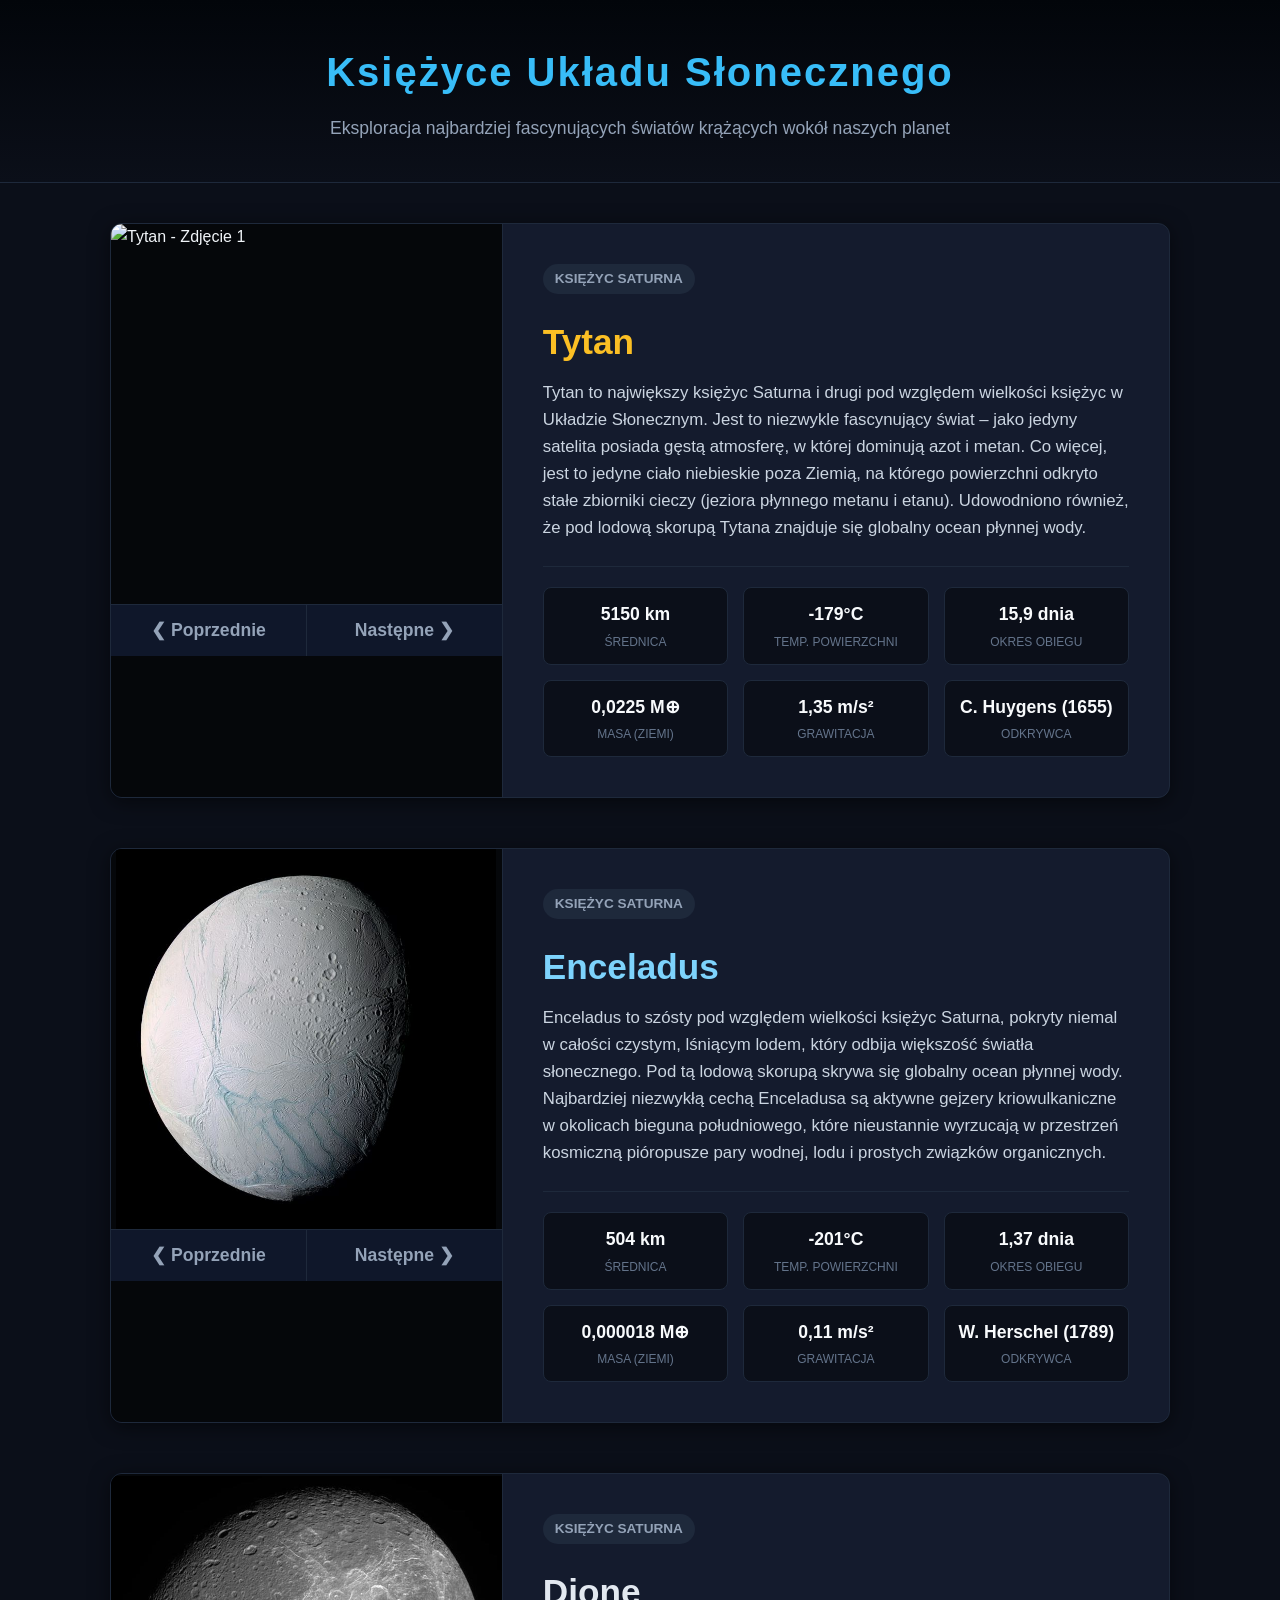
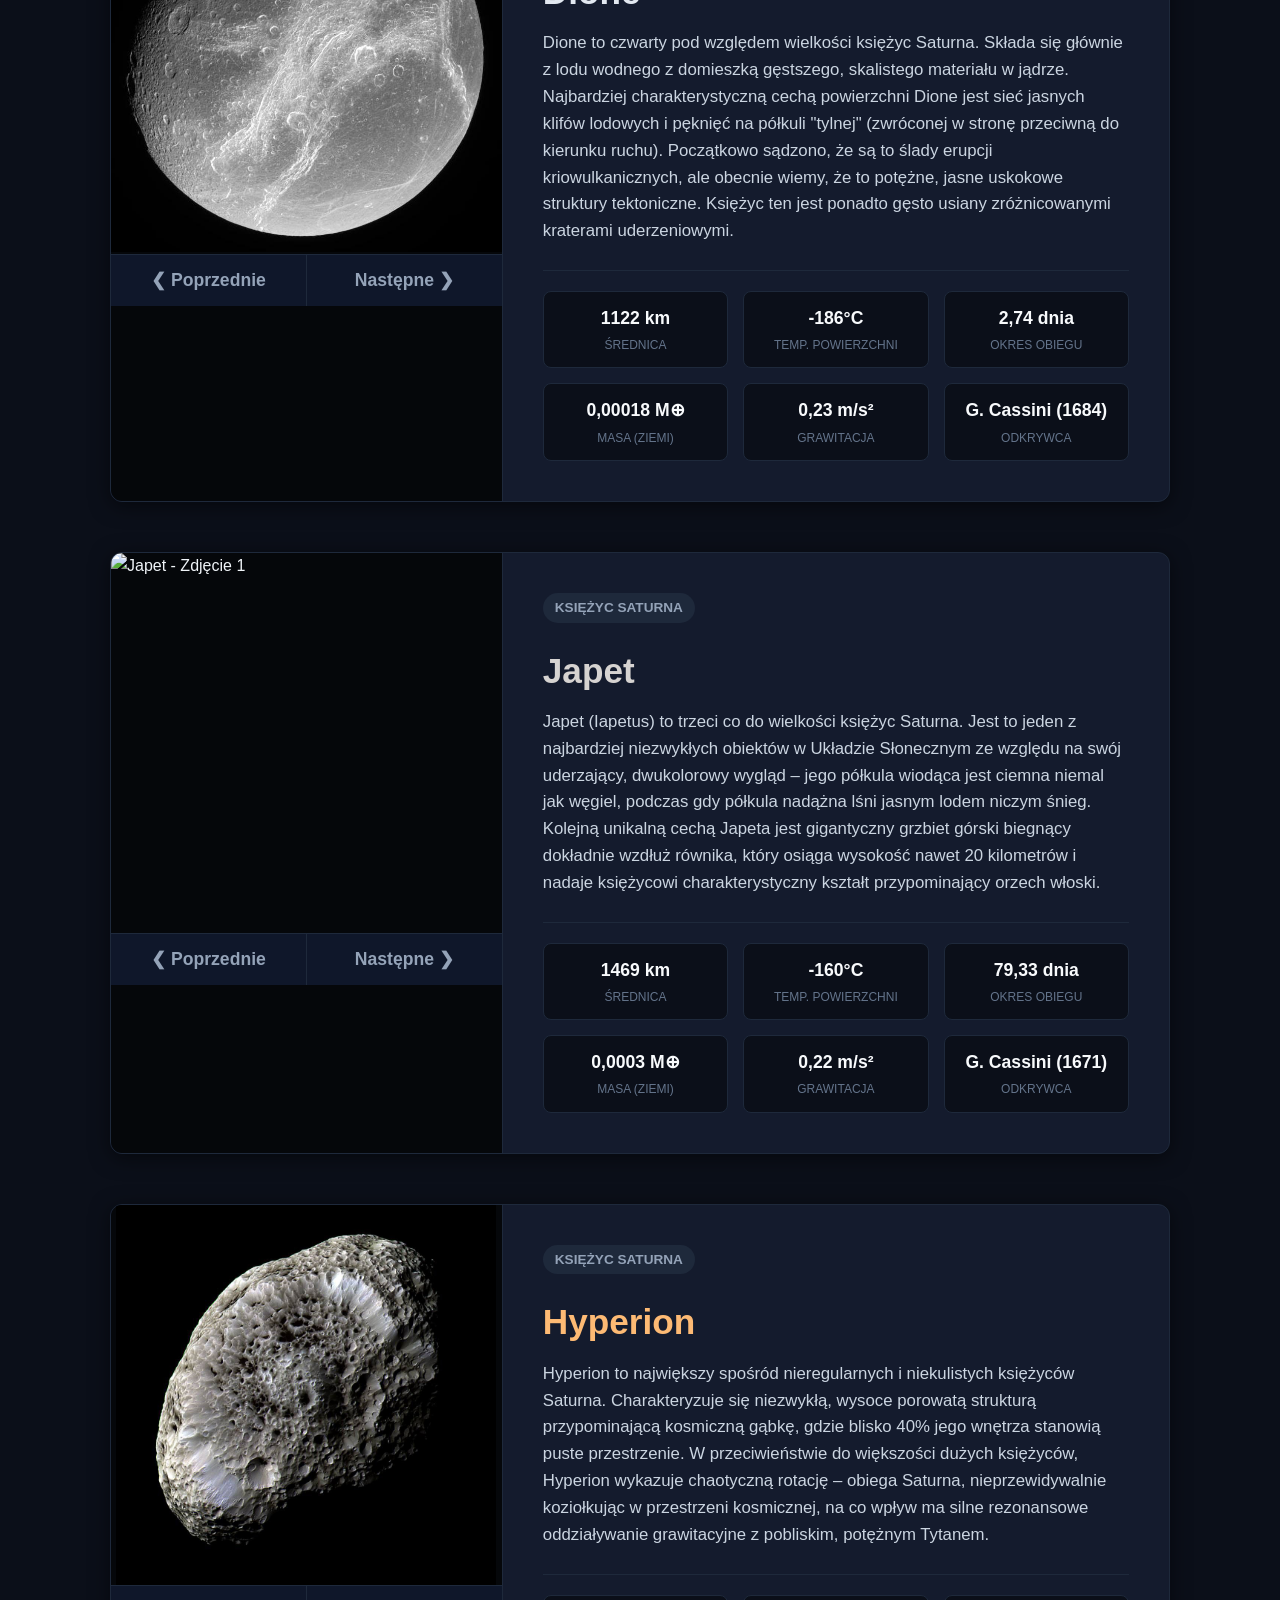
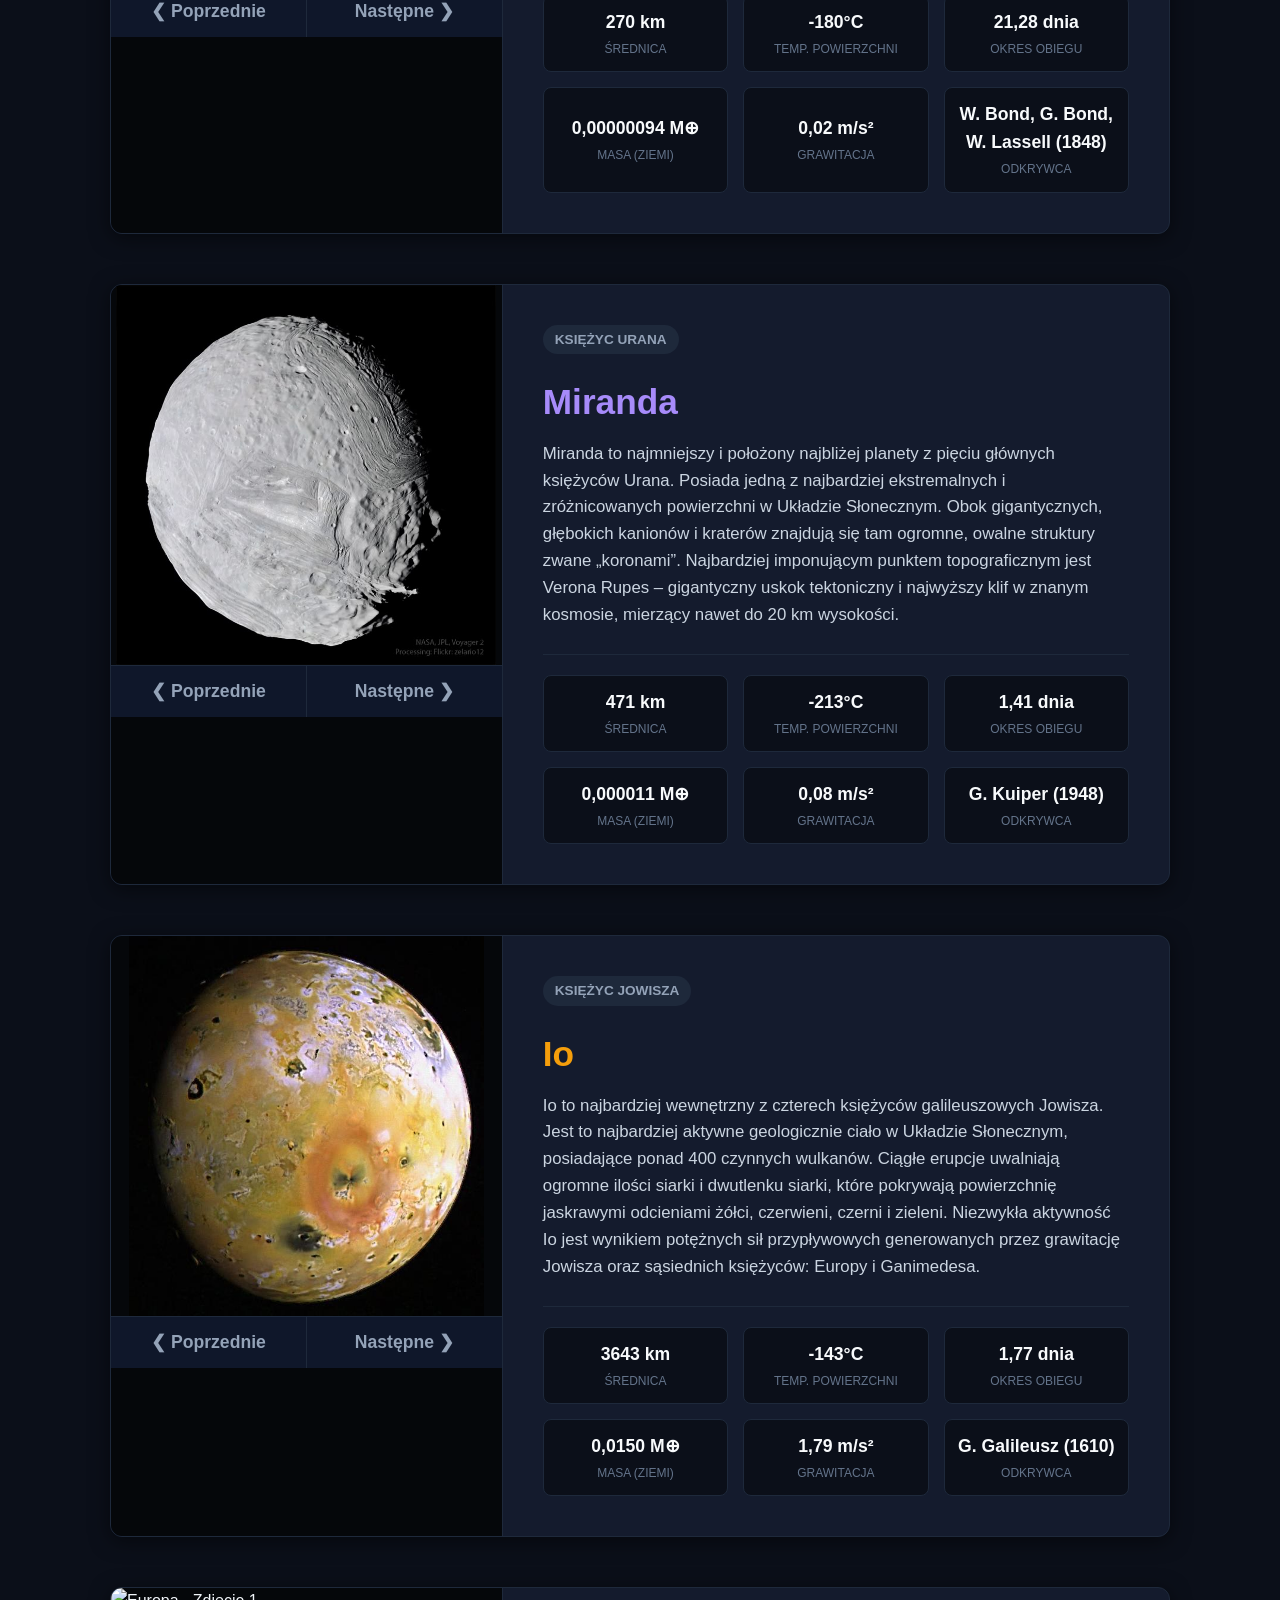
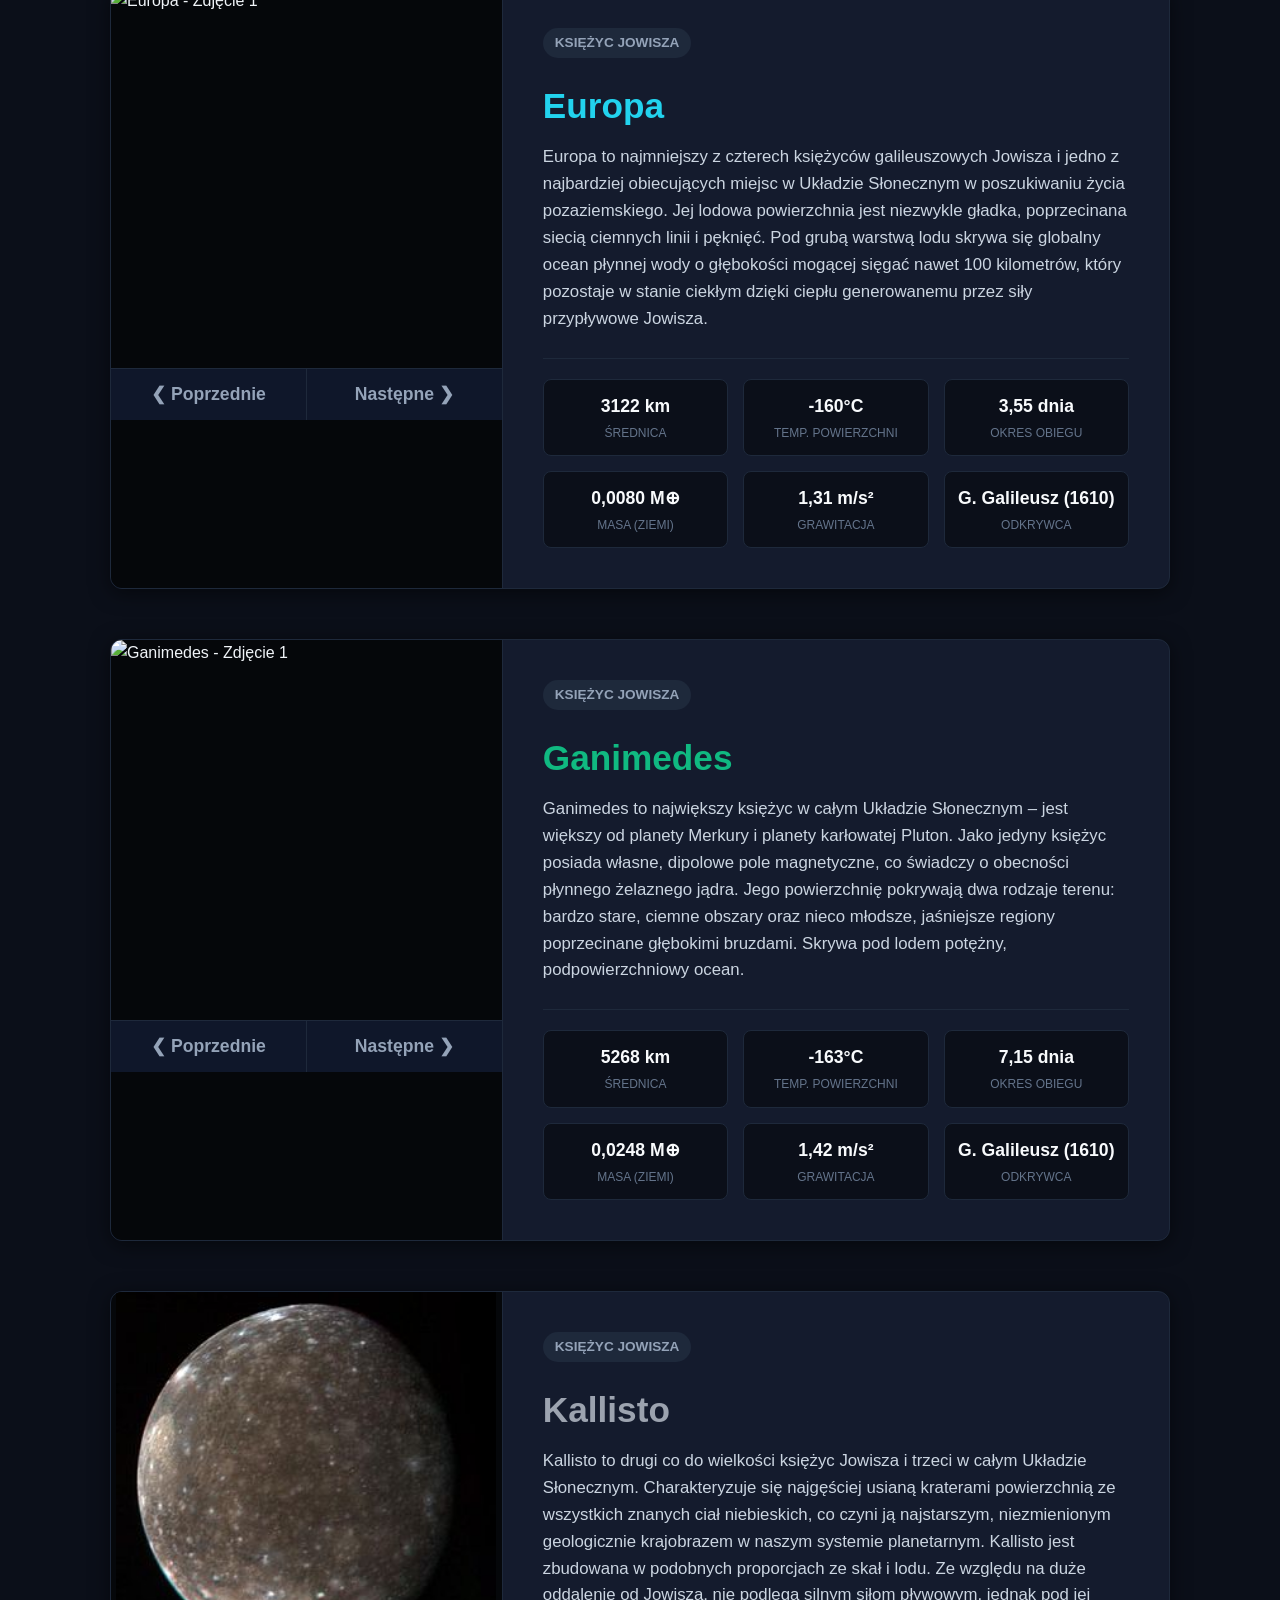
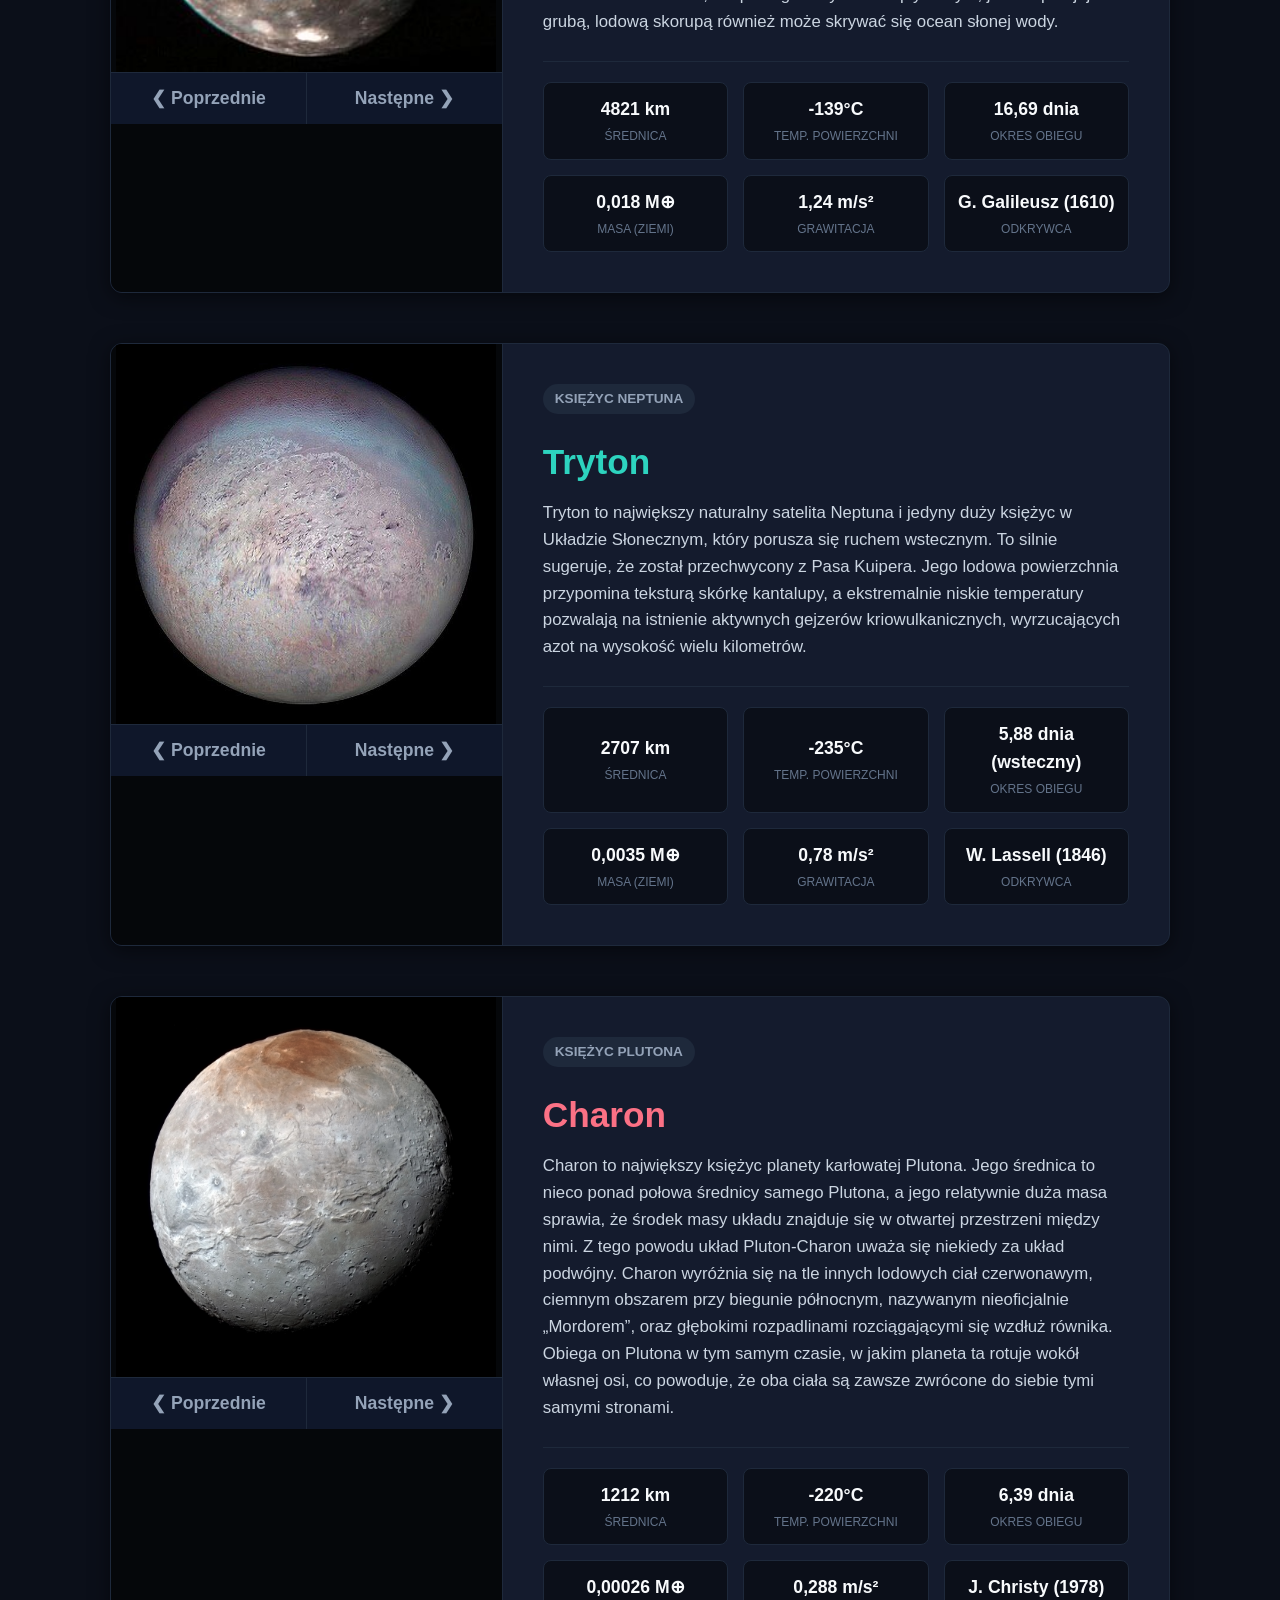
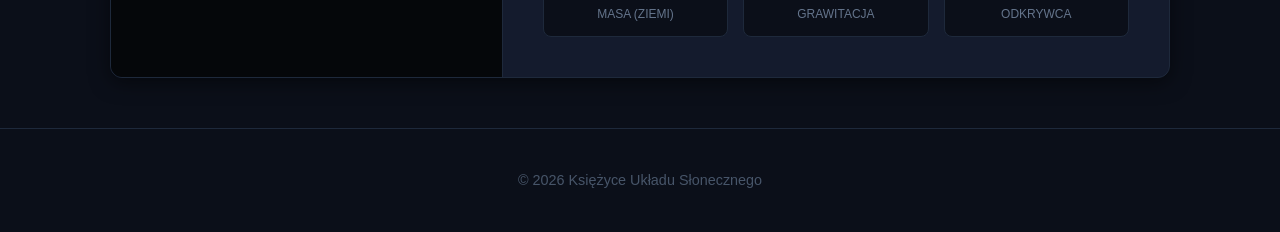
==== index.html @ 4f1e6c74 "Update index.html" ====
<!DOCTYPE html>
<html lang="pl">
<head>
    <meta charset="UTF-8">
    <meta name="viewport" content="width=device-width, initial-scale=1.0">
    <title>Księżyce Układu Słonecznego</title>
    <style>
        * {
            margin: 0;
            padding: 0;
            box-sizing: border-box;
        }

        body {
            font-family: 'Segoe UI', Tahoma, Geneva, Verdana, sans-serif;
            background-color: #0b0f19;
            color: #f0f4f8;
            line-height: 1.6;
        }

        header {
            background: linear-gradient(180deg, #02050a 0%, #0b0f19 100%);
            padding: 40px 20px;
            text-align: center;
            border-bottom: 1px solid #1e293b;
        }

        header h1 {
            font-size: 2.5rem;
            color: #38bdf8;
            letter-spacing: 2px;
            margin-bottom: 10px;
        }

        header p {
            color: #94a3b8;
            font-size: 1.1rem;
        }

        main {
            max-width: 1100px;
            margin: 40px auto;
            padding: 0 20px;
        }

        .moon-card {
            background-color: #141b2d;
            border-radius: 12px;
            overflow: hidden;
            box-shadow: 0 4px 20px rgba(0, 0, 0, 0.5);
            display: flex;
            flex-direction: column;
            margin-bottom: 50px;
            border: 1px solid #1e293b;
        }

        @media (min-width: 768px) {
            .moon-card {
                flex-direction: row;
            }
        }

        .moon-visual-wrapper {
            flex: 1;
            display: flex;
            flex-direction: column;
            background-color: #05070a;
            border-bottom: 1px solid #1e293b;
        }

        @media (min-width: 768px) {
            .moon-visual-wrapper {
                border-bottom: none;
                border-right: 1px solid #1e293b;
            }
        }

        .moon-visual {
            width: 100%;
            height: 380px;
            position: relative;
            overflow: hidden;
        }

        .slide-container {
            width: 100%;
            height: 100%;
            position: absolute;
            top: 0;
            left: 0;
            display: none;
        }

        .slide-container.active {
            display: flex;
            justify-content: center;
            align-items: center;
        }

        .slide-container img {
            width: 100%;
            height: 100%;
            object-fit: contain;
            display: block;
        }

        .slider-controls {
            display: flex;
            border-top: 1px solid #1e293b;
            background-color: #0f172a;
        }

        .slider-btn {
            flex: 1;
            background: none;
            border: none;
            color: #94a3b8;
            padding: 15px;
            font-size: 1.1rem;
            font-weight: bold;
            cursor: pointer;
            transition: transform 0.2s, background-color 0.2s, color 0.2s;
            user-select: none;
            display: flex;
            justify-content: center;
            align-items: center;
            gap: 8px;
        }

        .slider-btn:hover {
            background-color: #1e293b;
            color: #38bdf8;
        }

        .btn-prev {
            border-right: 1px solid #1e293b;
        }

        .moon-info {
            flex: 1.5;
            padding: 40px;
        }

        .moon-info h2 {
            font-size: 2.2rem;
            color: #fbbf24;
            margin-bottom: 10px;
        }

        /* Akcenty kolorystyczne nagłówków */
        .enceladus-card h2 { color: #7dd3fc; }
        .dione-card h2 { color: #e2e8f0; }
        .iapetus-card h2 { color: #d6d3d1; }
        .hyperion-card h2 { color: #fdba74; }
        .miranda-card h2 { color: #a78bfa; }
        .io-card h2 { color: #f59e0b; }
        .europa-card h2 { color: #22d3ee; }
        .ganymede-card h2 { color: #10b981; }
        .callisto-card h2 { color: #9ca3af; }
        .triton-card h2 { color: #2dd4bf; }
        .charon-card h2 { color: #fb7185; }

        .planet-tag {
            display: inline-block;
            background-color: #1e293b;
            color: #94a3b8;
            padding: 4px 12px;
            border-radius: 20px;
            font-size: 0.85rem;
            margin-bottom: 20px;
            font-weight: bold;
            text-transform: uppercase;
        }

        .moon-description {
            color: #cbd5e1;
            margin-bottom: 25px;
            font-size: 1.05rem;
        }

        .stats-grid {
            display: grid;
            grid-template-columns: repeat(2, 1fr);
            gap: 15px;
            border-top: 1px solid #1e293b;
            padding-top: 20px;
        }

        @media (min-width: 768px) {
            .stats-grid {
                grid-template-columns: repeat(3, 1fr);
            }
        }

        .stat-box {
            background-color: #0b0f19;
            padding: 12px;
            border-radius: 8px;
            text-align: center;
            border: 1px solid #1e293b;
            display: flex;
            flex-direction: column;
            justify-content: center;
        }

        .stat-value {
            display: block;
            font-size: 1.1rem;
            font-weight: bold;
            color: #f8fafc;
            word-wrap: break-word;
        }

        .stat-label {
            font-size: 0.75rem;
            color: #64748b;
            text-transform: uppercase;
            margin-top: 4px;
        }

        footer {
            text-align: center;
            padding: 40px;
            color: #475569;
            font-size: 0.9rem;
            border-top: 1px solid #1e293b;
        }
    </style>
</head>

<body>

    <header>
        <h1>Księżyce Układu Słonecznego</h1>
        <p>Eksploracja najbardziej fascynujących światów krążących wokół naszych planet</p>
    </header>

    <main>

        <section class="moon-card" id="titan-card">
            <div class="moon-visual-wrapper">
                <div class="moon-visual">
                    <div class="slide-container active"><img src="Saturns-moon-Titan-14.jpg" alt="Tytan - Zdjęcie 1"></div>
                    <div class="slide-container"><img src="PIA02145-1200w.jpg" alt="Tytan - Zdjęcie 2"></div>
                    <div class="slide-container"><img src="PIA07232.jpg" alt="Tytan - Zdjęcie 3"></div>
                    <div class="slide-container"><img src="PIA08119.jpg" alt="Tytan - Zdjęcie 4"></div>
                    <div class="slide-container"><img src="PIA21923_CassiniVIMSTitan_MAIN-1200w.jpg" alt="Tytan - Zdjęcie 5"></div>
                </div>
                <div class="slider-controls">
                    <button class="slider-btn btn-prev" onclick="moveSlide('titan-card', -1)">&#10094; Poprzednie</button>
                    <button class="slider-btn btn-next" onclick="moveSlide('titan-card', 1)">Następne &#10095;</button>
                </div>
            </div>
            <div class="moon-info">
                <span class="planet-tag">Księżyc Saturna</span>
                <h2>Tytan</h2>
                <p class="moon-description">
                    Tytan to największy księżyc Saturna i drugi pod względem wielkości księżyc w Układzie Słonecznym. Jest to niezwykle fascynujący świat – jako jedyny satelita posiada gęstą atmosferę, w której dominują azot i metan. Co więcej, jest to jedyne ciało niebieskie poza Ziemią, na którego powierzchni odkryto stałe zbiorniki cieczy (jeziora płynnego metanu i etanu). Udowodniono również, że pod lodową skorupą Tytana znajduje się globalny ocean płynnej wody.
                </p>
                <div class="stats-grid">
                    <div class="stat-box"><span class="stat-value">5150 km</span><span class="stat-label">Średnica</span></div>
                    <div class="stat-box"><span class="stat-value">-179°C</span><span class="stat-label">Temp. powierzchni</span></div>
                    <div class="stat-box"><span class="stat-value">15,9 dnia</span><span class="stat-label">Okres obiegu</span></div>
                    <div class="stat-box"><span class="stat-value">0,0225 M⊕</span><span class="stat-label">Masa (Ziemi)</span></div>
                    <div class="stat-box"><span class="stat-value">1,35 m/s²</span><span class="stat-label">Grawitacja</span></div>
                    <div class="stat-box"><span class="stat-value">C. Huygens (1655)</span><span class="stat-label">Odkrywca</span></div>
                </div>
            </div>
        </section>

        <section class="moon-card enceladus-card" id="enceladus-card">
            <div class="moon-visual-wrapper">
                <div class="moon-visual">
                    <div class="slide-container active"><img src="Enceladus (Moon) Facts.jpeg" alt="Enceladus - Zdjęcie 1"></div>
                    <div class="slide-container"><img src="N00165314.jpg" alt="Enceladus - Zdjęcie 2"></div>
                    <div class="slide-container"><img src="N00244792.jpg" alt="Enceladus - Zdjęcie 3"></div>
                    <div class="slide-container"><img src="NASA's Cassini spacecraft zoomed by Saturn's icy moon Enceladus on Oct_ 14, 2015, capturing this stunning image of the moon's north pole. Credits_ NASA_JPL-Caltech_Space Science Institute.jpg" alt="Enceladus - Zdjęcie 4"></div>
                    <div class="slide-container"><img src="PIA11133.jpg" alt="Enceladus - Zdjęcie 5"></div>
                </div>
                <div class="slider-controls">
                    <button class="slider-btn btn-prev" onclick="moveSlide('enceladus-card', -1)">&#10094; Poprzednie</button>
                    <button class="slider-btn btn-next" onclick="moveSlide('enceladus-card', 1)">Następne &#10095;</button>
                </div>
            </div>
            <div class="moon-info">
                <span class="planet-tag">Księżyc Saturna</span>
                <h2>Enceladus</h2>
                <p class="moon-description">
                    Enceladus to szósty pod względem wielkości księżyc Saturna, pokryty niemal w całości czystym, lśniącym lodem, który odbija większość światła słonecznego. Pod tą lodową skorupą skrywa się globalny ocean płynnej wody. Najbardziej niezwykłą cechą Enceladusa są aktywne gejzery kriowulkaniczne w okolicach bieguna południowego, które nieustannie wyrzucają w przestrzeń kosmiczną pióropusze pary wodnej, lodu i prostych związków organicznych.
                </p>
                <div class="stats-grid">
                    <div class="stat-box"><span class="stat-value">504 km</span><span class="stat-label">Średnica</span></div>
                    <div class="stat-box"><span class="stat-value">-201°C</span><span class="stat-label">Temp. powierzchni</span></div>
                    <div class="stat-box"><span class="stat-value">1,37 dnia</span><span class="stat-label">Okres obiegu</span></div>
                    <div class="stat-box"><span class="stat-value">0,000018 M⊕</span><span class="stat-label">Masa (Ziemi)</span></div>
                    <div class="stat-box"><span class="stat-value">0,11 m/s²</span><span class="stat-label">Grawitacja</span></div>
                    <div class="stat-box"><span class="stat-value">W. Herschel (1789)</span><span class="stat-label">Odkrywca</span></div>
                </div>
            </div>
        </section>

        <section class="moon-card dione-card" id="dione-card">
            <div class="moon-visual-wrapper">
                <div class="moon-visual">
                    <div class="slide-container active"><img src="Dione1.jfif" alt="Dione - Zdjęcie 1"></div>
                    <div class="slide-container"><img src="Dione2.jfif" alt="Dione - Zdjęcie 2"></div>
                    <div class="slide-container"><img src="Dione3.jfif" alt="Dione - Zdjęcie 3"></div>
                    <div class="slide-container"><img src="Dione4.jfif" alt="Dione - Zdjęcie 4"></div>
                    <div class="slide-container"><img src="Dione5.jfif" alt="Dione - Zdjęcie 5"></div>
                    <div class="slide-container"><img src="Dione6.jfif" alt="Dione - Zdjęcie 6"></div>
                    <div class="slide-container"><img src="Dione7.webp" alt="Dione - Zdjęcie 7"></div>
                    <div class="slide-container"><img src="Dione8.webp" alt="Dione - Zdjęcie 8"></div>
                    <div class="slide-container"><img src="Dione9.webp" alt="Dione - Zdjęcie 9"></div>
                </div>
                <div class="slider-controls">
                    <button class="slider-btn btn-prev" onclick="moveSlide('dione-card', -1)">&#10094; Poprzednie</button>
                    <button class="slider-btn btn-next" onclick="moveSlide('dione-card', 1)">Następne &#10095;</button>
                </div>
            </div>
            <div class="moon-info">
                <span class="planet-tag">Księżyc Saturna</span>
                <h2>Dione</h2>
                <p class="moon-description">
                    Dione to czwarty pod względem wielkości księżyc Saturna. Składa się głównie z lodu wodnego z domieszką gęstszego, skalistego materiału w jądrze. Najbardziej charakterystyczną cechą powierzchni Dione jest sieć jasnych klifów lodowych i pęknięć na półkuli "tylnej" (zwróconej w stronę przeciwną do kierunku ruchu). Początkowo sądzono, że są to ślady erupcji kriowulkanicznych, ale obecnie wiemy, że to potężne, jasne uskokowe struktury tektoniczne. Księżyc ten jest ponadto gęsto usiany zróżnicowanymi kraterami uderzeniowymi.
                </p>
                <div class="stats-grid">
                    <div class="stat-box"><span class="stat-value">1122 km</span><span class="stat-label">Średnica</span></div>
                    <div class="stat-box"><span class="stat-value">-186°C</span><span class="stat-label">Temp. powierzchni</span></div>
                    <div class="stat-box"><span class="stat-value">2,74 dnia</span><span class="stat-label">Okres obiegu</span></div>
                    <div class="stat-box"><span class="stat-value">0,00018 M⊕</span><span class="stat-label">Masa (Ziemi)</span></div>
                    <div class="stat-box"><span class="stat-value">0,23 m/s²</span><span class="stat-label">Grawitacja</span></div>
                    <div class="stat-box"><span class="stat-value">G. Cassini (1684)</span><span class="stat-label">Odkrywca</span></div>
                </div>
            </div>
        </section>

        <section class="moon-card iapetus-card" id="iapetus-card">
            <div class="moon-visual-wrapper">
                <div class="moon-visual">
                    <div class="slide-container active"><img src="Iapetus1.jfif" alt="Japet - Zdjęcie 1"></div>
                    <div class="slide-container"><img src="Iapetus2.jfif" alt="Japet - Zdjęcie 2"></div>
                    <div class="slide-container"><img src="Iapetus3.jfif" alt="Japet - Zdjęcie 3"></div>
                    <div class="slide-container"><img src="Iapetus4.jfif" alt="Japet - Zdjęcie 4"></div>
                    <div class="slide-container"><img src="Iapetus5.jfif" alt="Japet - Zdjęcie 5"></div>
                    <div class="slide-container"><img src="Iapetus6.jpg" alt="Japet - Zdjęcie 6"></div>
                    <div class="slide-container"><img src="Iapetus7.webp" alt="Japet - Zdjęcie 7"></div>
                    <div class="slide-container"><img src="Iapetus8.webp" alt="Japet - Zdjęcie 8"></div>
                    <div class="slide-container"><img src="Iapetus9.jpg" alt="Japet - Zdjęcie 9"></div>
                </div>
                <div class="slider-controls">
                    <button class="slider-btn btn-prev" onclick="moveSlide('iapetus-card', -1)">&#10094; Poprzednie</button>
                    <button class="slider-btn btn-next" onclick="moveSlide('iapetus-card', 1)">Następne &#10095;</button>
                </div>
            </div>
            <div class="moon-info">
                <span class="planet-tag">Księżyc Saturna</span>
                <h2>Japet</h2>
                <p class="moon-description">
                    Japet (Iapetus) to trzeci co do wielkości księżyc Saturna. Jest to jeden z najbardziej niezwykłych obiektów w Układzie Słonecznym ze względu na swój uderzający, dwukolorowy wygląd – jego półkula wiodąca jest ciemna niemal jak węgiel, podczas gdy półkula nadążna lśni jasnym lodem niczym śnieg. Kolejną unikalną cechą Japeta jest gigantyczny grzbiet górski biegnący dokładnie wzdłuż równika, który osiąga wysokość nawet 20 kilometrów i nadaje księżycowi charakterystyczny kształt przypominający orzech włoski.
                </p>
                <div class="stats-grid">
                    <div class="stat-box"><span class="stat-value">1469 km</span><span class="stat-label">Średnica</span></div>
                    <div class="stat-box"><span class="stat-value">-160°C</span><span class="stat-label">Temp. powierzchni</span></div>
                    <div class="stat-box"><span class="stat-value">79,33 dnia</span><span class="stat-label">Okres obiegu</span></div>
                    <div class="stat-box"><span class="stat-value">0,0003 M⊕</span><span class="stat-label">Masa (Ziemi)</span></div>
                    <div class="stat-box"><span class="stat-value">0,22 m/s²</span><span class="stat-label">Grawitacja</span></div>
                    <div class="stat-box"><span class="stat-value">G. Cassini (1671)</span><span class="stat-label">Odkrywca</span></div>
                </div>
            </div>
        </section>

        <section class="moon-card hyperion-card" id="hyperion-card">
            <div class="moon-visual-wrapper">
                <div class="moon-visual">
                    <div class="slide-container active"><img src="PIA07740.jpg" alt="Hyperion - Zdjęcie 1"></div>
                    <div class="slide-container"><img src="20160126_Hypermap01A.jpg" alt="Hyperion - Zdjęcie 2"></div>
                    <div class="slide-container"><img src="20160126_Hypermap01.jpg" alt="Hyperion - Zdjęcie 3"></div>
                    <div class="slide-container"><img src="imagescassini20150602pia17194-16.jpg" alt="Hyperion - Zdjęcie 4"></div>
                    <div class="slide-container"><img src="imagescassini20150602pia17193-16.jpg" alt="Hyperion - Zdjęcie 5"></div>
                    <div class="slide-container"><img src="N00040259.jpg" alt="Hyperion - Zdjęcie 6"></div>
                    <div class="slide-container"><img src="OIP.qCyTeKq086YEOSG5AGbGvwHaHa.png" alt="Hyperion - Zdjęcie 7"></div>
                </div>
                <div class="slider-controls">
                    <button class="slider-btn btn-prev" onclick="moveSlide('hyperion-card', -1)">&#10094; Poprzednie</button>
                    <button class="slider-btn btn-next" onclick="moveSlide('hyperion-card', 1)">Następne &#10095;</button>
                </div>
            </div>
            <div class="moon-info">
                <span class="planet-tag">Księżyc Saturna</span>
                <h2>Hyperion</h2>
                <p class="moon-description">
                    Hyperion to największy spośród nieregularnych i niekulistych księżyców Saturna. Charakteryzuje się niezwykłą, wysoce porowatą strukturą przypominającą kosmiczną gąbkę, gdzie blisko 40% jego wnętrza stanowią puste przestrzenie. W przeciwieństwie do większości dużych księżyców, Hyperion wykazuje chaotyczną rotację – obiega Saturna, nieprzewidywalnie koziołkując w przestrzeni kosmicznej, na co wpływ ma silne rezonansowe oddziaływanie grawitacyjne z pobliskim, potężnym Tytanem.
                </p>
                <div class="stats-grid">
                    <div class="stat-box"><span class="stat-value">270 km</span><span class="stat-label">Średnica</span></div>
                    <div class="stat-box"><span class="stat-value">-180°C</span><span class="stat-label">Temp. powierzchni</span></div>
                    <div class="stat-box"><span class="stat-value">21,28 dnia</span><span class="stat-label">Okres obiegu</span></div>
                    <div class="stat-box"><span class="stat-value">0,00000094 M⊕</span><span class="stat-label">Masa (Ziemi)</span></div>
                    <div class="stat-box"><span class="stat-value">0,02 m/s²</span><span class="stat-label">Grawitacja</span></div>
                    <div class="stat-box"><span class="stat-value">W. Bond, G. Bond, W. Lassell (1848)</span><span class="stat-label">Odkrywca</span></div>
                </div>
            </div>
        </section>

        <section class="moon-card miranda-card" id="miranda-card">
            <div class="moon-visual-wrapper">
                <div class="moon-visual">
                    <div class="slide-container active"><img src="5cff89f4-7b31-4742-a68a-b8c3bea4c833.jpeg" alt="Miranda - Zdjęcie 1"></div>
                    <div class="slide-container"><img src="miranda.jpg" alt="Miranda - Zdjęcie 2"></div>
                    <div class="slide-container"><img src="Miranda.jpeg" alt="Miranda - Zdjęcie 3"></div>
                    <div class="slide-container"><img src="PIA00140.jpg" alt="Miranda - Zdjęcie 4"></div>
                    <div class="slide-container"><img src="20241028-Miranda-Voyager2.jpg" alt="Miranda - Zdjęcie 5"></div>
                    <div class="slide-container"><img src="jpegPIA01490.jpg" alt="Miranda - Zdjęcie 6"></div>
                    <div class="slide-container"><img src="020520_miranda2.jpg" alt="Miranda - Zdjęcie 7"></div>
                </div>
                <div class="slider-controls">
                    <button class="slider-btn btn-prev" onclick="moveSlide('miranda-card', -1)">&#10094; Poprzednie</button>
                    <button class="slider-btn btn-next" onclick="moveSlide('miranda-card', 1)">Następne &#10095;</button>
                </div>
            </div>
            <div class="moon-info">
                <span class="planet-tag">Księżyc Urana</span>
                <h2>Miranda</h2>
                <p class="moon-description">
                    Miranda to najmniejszy i położony najbliżej planety z pięciu głównych księżyców Urana. Posiada jedną z najbardziej ekstremalnych i zróżnicowanych powierzchni w Układzie Słonecznym. Obok gigantycznych, głębokich kanionów i kraterów znajdują się tam ogromne, owalne struktury zwane „koronami”. Najbardziej imponującym punktem topograficznym jest Verona Rupes – gigantyczny uskok tektoniczny i najwyższy klif w znanym kosmosie, mierzący nawet do 20 km wysokości.
                </p>
                <div class="stats-grid">
                    <div class="stat-box"><span class="stat-value">471 km</span><span class="stat-label">Średnica</span></div>
                    <div class="stat-box"><span class="stat-value">-213°C</span><span class="stat-label">Temp. powierzchni</span></div>
                    <div class="stat-box"><span class="stat-value">1,41 dnia</span><span class="stat-label">Okres obiegu</span></div>
                    <div class="stat-box"><span class="stat-value">0,000011 M⊕</span><span class="stat-label">Masa (Ziemi)</span></div>
                    <div class="stat-box"><span class="stat-value">0,08 m/s²</span><span class="stat-label">Grawitacja</span></div>
                    <div class="stat-box"><span class="stat-value">G. Kuiper (1948)</span><span class="stat-label">Odkrywca</span></div>
                </div>
            </div>
        </section>

        <section class="moon-card io-card" id="io-card">
            <div class="moon-visual-wrapper">
                <div class="moon-visual">
                    <div class="slide-container active"><img src="PIA00738~orig.jpg" alt="Io - Zdjęcie 1"></div>
                    <div class="slide-container"><img src="PIA01223~orig.jpg" alt="Io - Zdjęcie 2"></div>
                    <div class="slide-container"><img src="PIA01626~orig.jpg" alt="Io - Zdjęcie 3"></div>
                    <div class="slide-container"><img src="PIA02550~orig.jpg" alt="Io - Zdjęcie 4"></div>
                    <div class="slide-container"><img src="PIA02599~orig.jpg" alt="Io - Zdjęcie 5"></div>
                    <div class="slide-container"><img src="PIA01106~orig.jpg" alt="Io - Zdjęcie 6"></div>
                </div>
                <div class="slider-controls">
                    <button class="slider-btn btn-prev" onclick="moveSlide('io-card', -1)">&#10094; Poprzednie</button>
                    <button class="slider-btn btn-next" onclick="moveSlide('io-card', 1)">Następne &#10095;</button>
                </div>
            </div>
            <div class="moon-info">
                <span class="planet-tag">Księżyc Jowisza</span>
                <h2>Io</h2>
                <p class="moon-description">
                    Io to najbardziej wewnętrzny z czterech księżyców galileuszowych Jowisza. Jest to najbardziej aktywne geologicznie ciało w Układzie Słonecznym, posiadające ponad 400 czynnych wulkanów. Ciągłe erupcje uwalniają ogromne ilości siarki i dwutlenku siarki, które pokrywają powierzchnię jaskrawymi odcieniami żółci, czerwieni, czerni i zieleni. Niezwykła aktywność Io jest wynikiem potężnych sił przypływowych generowanych przez grawitację Jowisza oraz sąsiednich księżyców: Europy i Ganimedesa.
                </p>
                <div class="stats-grid">
                    <div class="stat-box"><span class="stat-value">3643 km</span><span class="stat-label">Średnica</span></div>
                    <div class="stat-box"><span class="stat-value">-143°C</span><span class="stat-label">Temp. powierzchni</span></div>
                    <div class="stat-box"><span class="stat-value">1,77 dnia</span><span class="stat-label">Okres obiegu</span></div>
                    <div class="stat-box"><span class="stat-value">0,0150 M⊕</span><span class="stat-label">Masa (Ziemi)</span></div>
                    <div class="stat-box"><span class="stat-value">1,79 m/s²</span><span class="stat-label">Grawitacja</span></div>
                    <div class="stat-box"><span class="stat-value">G. Galileusz (1610)</span><span class="stat-label">Odkrywca</span></div>
                </div>
            </div>
        </section>

        <section class="moon-card europa-card" id="europa-card" onclick="window.location.href='europa.html'" style="cursor: pointer;">

            <div class="moon-visual-wrapper">
                <div class="moon-visual">
                    <div class="slide-container active"><img src="europa-full.en.jpg" alt="Europa - Zdjęcie 1"></div>
                    <div class="slide-container"><img src="4965690752_066be059b7_h.jpg" alt="Europa - Zdjęcie 2"></div>
                    <div class="slide-container"><img src="Close-up Images of Jupiter's Frozen Ocean Moon_.jpeg" alt="Europa - Zdjęcie 3"></div>
                    <div class="slide-container"><img src="Europa (2).jpeg" alt="Europa - Zdjęcie 4"></div>
                    <div class="slide-container"><img src="Europa (1).jpeg" alt="Europa - Zdjęcie 5"></div>
                    <div class="slide-container"><img src="Europa.jpeg" alt="Europa - Zdjęcie 6"></div>
                    <div class="slide-container"><img src="Jupiter and its moon Europe.jpeg" alt="Europa - Zdjęcie 7"></div>
                    <div class="slide-container"><img src="pia25695-nasas-juno-mission-captures-images-of-europa.jpg" alt="Europa - Zdjęcie 8"></div>
                </div>
                <div class="slider-controls">
                    <button class="slider-btn btn-prev" onclick="moveSlide('europa-card', -1)">&#10094; Poprzednie</button>
                    <button class="slider-btn btn-next" onclick="moveSlide('europa-card', 1)">Następne &#10095;</button>
                </div>
            </div>
            <div class="moon-info">
                <span class="planet-tag">Księżyc Jowisza</span>
                <h2>Europa</h2>
                <p class="moon-description">
                    Europa to najmniejszy z czterech księżyców galileuszowych Jowisza i jedno z najbardziej obiecujących miejsc w Układzie Słonecznym w poszukiwaniu życia pozaziemskiego. Jej lodowa powierzchnia jest niezwykle gładka, poprzecinana siecią ciemnych linii i pęknięć. Pod grubą warstwą lodu skrywa się globalny ocean płynnej wody o głębokości mogącej sięgać nawet 100 kilometrów, który pozostaje w stanie ciekłym dzięki ciepłu generowanemu przez siły przypływowe Jowisza.
                </p>
                <div class="stats-grid">
                    <div class="stat-box"><span class="stat-value">3122 km</span><span class="stat-label">Średnica</span></div>
                    <div class="stat-box"><span class="stat-value">-160°C</span><span class="stat-label">Temp. powierzchni</span></div>
                    <div class="stat-box"><span class="stat-value">3,55 dnia</span><span class="stat-label">Okres obiegu</span></div>
                    <div class="stat-box"><span class="stat-value">0,0080 M⊕</span><span class="stat-label">Masa (Ziemi)</span></div>
                    <div class="stat-box"><span class="stat-value">1,31 m/s²</span><span class="stat-label">Grawitacja</span></div>
                    <div class="stat-box"><span class="stat-value">G. Galileusz (1610)</span><span class="stat-label">Odkrywca</span></div>
                </div>
            </div>
        </section>

        <section class="moon-card ganymede-card" id="ganymede-card">
            <div class="moon-visual-wrapper">
                <div class="moon-visual">
                    <div class="slide-container active"><img src="ganymede.webp" alt="Ganimedes - Zdjęcie 1"></div>
                    <div class="slide-container"><img src="PIA00716.jpg" alt="Ganimedes - Zdjęcie 2"></div>
                    <div class="slide-container"><img src="e1_-_pia24682_-_juno_ganymede_sru_-_darkside.png" alt="Ganimedes - Zdjęcie 3"></div>
                    <div class="slide-container"><img src="pia24681-1041.jpg" alt="Ganimedes - Zdjęcie 4"></div>
                    <div class="slide-container"><img src="PIA02278.jpg" alt="Ganimedes - Zdjęcie 5"></div>
                    <div class="slide-container"><img src="PIA02282.jpg" alt="Ganimedes - Zdjęcie 6"></div>
                    <div class="slide-container"><img src="PIA02233.jpg" alt="Ganimedes - Zdjęcie 7"></div>
                    <div class="slide-container"><img src="PIA00580.jpg" alt="Ganimedes - Zdjęcie 8"></div>
                </div>
                <div class="slider-controls">
                    <button class="slider-btn btn-prev" onclick="moveSlide('ganymede-card', -1)">&#10094; Poprzednie</button>
                    <button class="slider-btn btn-next" onclick="moveSlide('ganymede-card', 1)">Następne &#10095;</button>
                </div>
            </div>
            <div class="moon-info">
                <span class="planet-tag">Księżyc Jowisza</span>
                <h2>Ganimedes</h2>
                <p class="moon-description">
                    Ganimedes to największy księżyc w całym Układzie Słonecznym – jest większy od planety Merkury i planety karłowatej Pluton. Jako jedyny księżyc posiada własne, dipolowe pole magnetyczne, co świadczy o obecności płynnego żelaznego jądra. Jego powierzchnię pokrywają dwa rodzaje terenu: bardzo stare, ciemne obszary oraz nieco młodsze, jaśniejsze regiony poprzecinane głębokimi bruzdami. Skrywa pod lodem potężny, podpowierzchniowy ocean.
                </p>
                <div class="stats-grid">
                    <div class="stat-box"><span class="stat-value">5268 km</span><span class="stat-label">Średnica</span></div>
                    <div class="stat-box"><span class="stat-value">-163°C</span><span class="stat-label">Temp. powierzchni</span></div>
                    <div class="stat-box"><span class="stat-value">7,15 dnia</span><span class="stat-label">Okres obiegu</span></div>
                    <div class="stat-box"><span class="stat-value">0,0248 M⊕</span><span class="stat-label">Masa (Ziemi)</span></div>
                    <div class="stat-box"><span class="stat-value">1,42 m/s²</span><span class="stat-label">Grawitacja</span></div>
                    <div class="stat-box"><span class="stat-value">G. Galileusz (1610)</span><span class="stat-label">Odkrywca</span></div>
                </div>
            </div>
        </section>

        <section class="moon-card callisto-card" id="callisto-card">
            <div class="moon-visual-wrapper">
                <div class="moon-visual">
                    <div class="slide-container active"><img src="Callisto0.jpg" alt="Kallisto - Zdjęcie 1"></div>
                    <div class="slide-container"><img src="Callisto1.jpg" alt="Kallisto - Zdjęcie 7"></div>
                    <div class="slide-container"><img src="Callisto1.jpeg" alt="Kallisto - Zdjęcie 7"></div>
                    <div class="slide-container"><img src="Callisto2.jfif" alt="Kallisto - Zdjęcie 2"></div>
                    <div class="slide-container"><img src="Callisto3.jfif" alt="Kallisto - Zdjęcie 3"></div>
                    <div class="slide-container"><img src="Callisto4.jfif" alt="Kallisto - Zdjęcie 4"></div>
                    <div class="slide-container"><img src="Callisto5.jfif" alt="Kallisto - Zdjęcie 5"></div>
                    <div class="slide-container"><img src="Callisto6.jfif" alt="Kallisto - Zdjęcie 6"></div>
                    <div class="slide-container"><img src="Callisto7.jpg" alt="Kallisto - Zdjęcie 7"></div>
                    <div class="slide-container"><img src="Callisto8.jpg" alt="Kallisto - Zdjęcie 8"></div>
                </div>
                <div class="slider-controls">
                    <button class="slider-btn btn-prev" onclick="moveSlide('callisto-card', -1)">&#10094; Poprzednie</button>
                    <button class="slider-btn btn-next" onclick="moveSlide('callisto-card', 1)">Następne &#10095;</button>
                </div>
            </div>
            <div class="moon-info">
                <span class="planet-tag">Księżyc Jowisza</span>
                <h2>Kallisto</h2>
                <p class="moon-description">
                    Kallisto to drugi co do wielkości księżyc Jowisza i trzeci w całym Układzie Słonecznym. Charakteryzuje się najgęściej usianą kraterami powierzchnią ze wszystkich znanych ciał niebieskich, co czyni ją najstarszym, niezmienionym geologicznie krajobrazem w naszym systemie planetarnym. Kallisto jest zbudowana w podobnych proporcjach ze skał i lodu. Ze względu na duże oddalenie od Jowisza, nie podlega silnym siłom pływowym, jednak pod jej grubą, lodową skorupą również może skrywać się ocean słonej wody.
                </p>
                <div class="stats-grid">
                    <div class="stat-box"><span class="stat-value">4821 km</span><span class="stat-label">Średnica</span></div>
                    <div class="stat-box"><span class="stat-value">-139°C</span><span class="stat-label">Temp. powierzchni</span></div>
                    <div class="stat-box"><span class="stat-value">16,69 dnia</span><span class="stat-label">Okres obiegu</span></div>
                    <div class="stat-box"><span class="stat-value">0,018 M⊕</span><span class="stat-label">Masa (Ziemi)</span></div>
                    <div class="stat-box"><span class="stat-value">1,24 m/s²</span><span class="stat-label">Grawitacja</span></div>
                    <div class="stat-box"><span class="stat-value">G. Galileusz (1610)</span><span class="stat-label">Odkrywca</span></div>
                </div>
            </div>
        </section>

        <section class="moon-card triton-card" id="triton-card">
            <div class="moon-visual-wrapper">
                <div class="moon-visual">
                    <div class="slide-container active"><img src="Triton (maan) - Wikipedia.jpeg" alt="Tryton - Zdjęcie 1"></div>
                    <div class="slide-container"><img src="Triton.jpeg" alt="Tryton - Zdjęcie 2"></div>
                    <div class="slide-container"><img src="50 Interesting Solar System Facts Scientists Have_.jpeg" alt="Tryton - Zdjęcie 3"></div>
                    <div class="slide-container"><img src="PIA12184.jpg" alt="Tryton - Zdjęcie 4"></div>
                    <div class="slide-container"><img src="PIA02208.jpg" alt="Tryton - Zdjęcie 5"></div>
                </div>
                <div class="slider-controls">
                    <button class="slider-btn btn-prev" onclick="moveSlide('triton-card', -1)">&#10094; Poprzednie</button>
                    <button class="slider-btn btn-next" onclick="moveSlide('triton-card', 1)">Następne &#10095;</button>
                </div>
            </div>
            <div class="moon-info">
                <span class="planet-tag">Księżyc Neptuna</span>
                <h2>Tryton</h2>
                <p class="moon-description">
                    Tryton to największy naturalny satelita Neptuna i jedyny duży księżyc w Układzie Słonecznym, który porusza się ruchem wstecznym. To silnie sugeruje, że został przechwycony z Pasa Kuipera. Jego lodowa powierzchnia przypomina teksturą skórkę kantalupy, a ekstremalnie niskie temperatury pozwalają na istnienie aktywnych gejzerów kriowulkanicznych, wyrzucających azot na wysokość wielu kilometrów.
                </p>
                <div class="stats-grid">
                    <div class="stat-box"><span class="stat-value">2707 km</span><span class="stat-label">Średnica</span></div>
                    <div class="stat-box"><span class="stat-value">-235°C</span><span class="stat-label">Temp. powierzchni</span></div>
                    <div class="stat-box"><span class="stat-value">5,88 dnia (wsteczny)</span><span class="stat-label">Okres obiegu</span></div>
                    <div class="stat-box"><span class="stat-value">0,0035 M⊕</span><span class="stat-label">Masa (Ziemi)</span></div>
                    <div class="stat-box"><span class="stat-value">0,78 m/s²</span><span class="stat-label">Grawitacja</span></div>
                    <div class="stat-box"><span class="stat-value">W. Lassell (1846)</span><span class="stat-label">Odkrywca</span></div>
                </div>
            </div>
        </section>

        <section class="moon-card charon-card" id="charon-card">
            <div class="moon-visual-wrapper">
                <div class="moon-visual">
                    <div class="slide-container active"><img src="Charon-Neutral-Bright-Release.jpg" alt="Charon - Zdjęcie 1"></div>
                    <div class="slide-container"><img src="Charon-released-10-9-2015-New-Horizons-2-e1444566526801.jpg" alt="Charon - Zdjęcie 2"></div>
                    <div class="slide-container"><img src="Charon-released-10-9-2015-New-Horizons-7.jpg" alt="Charon - Zdjęcie 3"></div>
                    <div class="slide-container"><img src="Charon-released-10-9-2015-New-Horizons-3-e1444566599175.jpg" alt="Charon - Zdjęcie 4"></div>
                    <div class="slide-container"><img src="Charon-released-10-9-2015-New-Horizons-5-e1444566580116.jpg" alt="Charon - Zdjęcie 5"></div>
                    <div class="slide-container"><img src="Charon-released-10-9-2015-New-Horizons-4-e1444566589295.jpg" alt="Charon - Zdjęcie 6"></div>
                    <div class="slide-container"><img src="Charon-released-10-9-2015-New-Horizons-6.jpg" alt="Charon - Zdjęcie 7"></div>
                    <div class="slide-container"><img src="OIP.dJsj0yeueuB57AOHxf9glAHaJt.png" alt="Charon - Zdjęcie 8"></div>
                </div>
                <div class="slider-controls">
                    <button class="slider-btn btn-prev" onclick="moveSlide('charon-card', -1)">&#10094; Poprzednie</button>
                    <button class="slider-btn btn-next" onclick="moveSlide('charon-card', 1)">Następne &#10095;</button>
                </div>
            </div>
            <div class="moon-info">
                <span class="planet-tag">Księżyc Plutona</span>
                <h2>Charon</h2>
                <p class="moon-description">
                    Charon to największy księżyc planety karłowatej Plutona. Jego średnica to nieco ponad połowa średnicy samego Plutona, a jego relatywnie duża masa sprawia, że środek masy układu znajduje się w otwartej przestrzeni między nimi. Z tego powodu układ Pluton-Charon uważa się niekiedy za układ podwójny. Charon wyróżnia się na tle innych lodowych ciał czerwonawym, ciemnym obszarem przy biegunie północnym, nazywanym nieoficjalnie „Mordorem”, oraz głębokimi rozpadlinami rozciągającymi się wzdłuż równika. Obiega on Plutona w tym samym czasie, w jakim planeta ta rotuje wokół własnej osi, co powoduje, że oba ciała są zawsze zwrócone do siebie tymi samymi stronami.
                </p>
                <div class="stats-grid">
                    <div class="stat-box"><span class="stat-value">1212 km</span><span class="stat-label">Średnica</span></div>
                    <div class="stat-box"><span class="stat-value">-220°C</span><span class="stat-label">Temp. powierzchni</span></div>
                    <div class="stat-box"><span class="stat-value">6,39 dnia</span><span class="stat-label">Okres obiegu</span></div>
                    <div class="stat-box"><span class="stat-value">0,00026 M⊕</span><span class="stat-label">Masa (Ziemi)</span></div>
                    <div class="stat-box"><span class="stat-value">0,288 m/s²</span><span class="stat-label">Grawitacja</span></div>
                    <div class="stat-box"><span class="stat-value">J. Christy (1978)</span><span class="stat-label">Odkrywca</span></div>
                </div>
            </div>
        </section>

    </main>

    <footer>
        <p>&copy; 2026 Księżyce Układu Słonecznego</p>
    </footer>

    <script>
        const sliderStates = {
            'titan-card': 0,
            'enceladus-card': 0,
            'dione-card': 0,
            'iapetus-card': 0,
            'hyperion-card': 0,
            'miranda-card': 0,
            'io-card': 0,
            'europa-card': 0,
            'ganymede-card': 0,
            'callisto-card': 0, 
            'triton-card': 0,
            'charon-card': 0
        };

        function moveSlide(cardId, direction) {
            const card = document.getElementById(cardId);
            const slides = card.querySelectorAll('.slide-container');

            slides[sliderStates[cardId]].classList.remove('active');

            sliderStates[cardId] += direction;

            if (sliderStates[cardId] >= slides.length) {
                sliderStates[cardId] = 0;
            } else if (sliderStates[cardId] < 0) {
                sliderStates[cardId] = slides.length - 1;
            }

            slides[sliderStates[cardId]].classList.add('active');
        }
    </script>

</body>
</html>
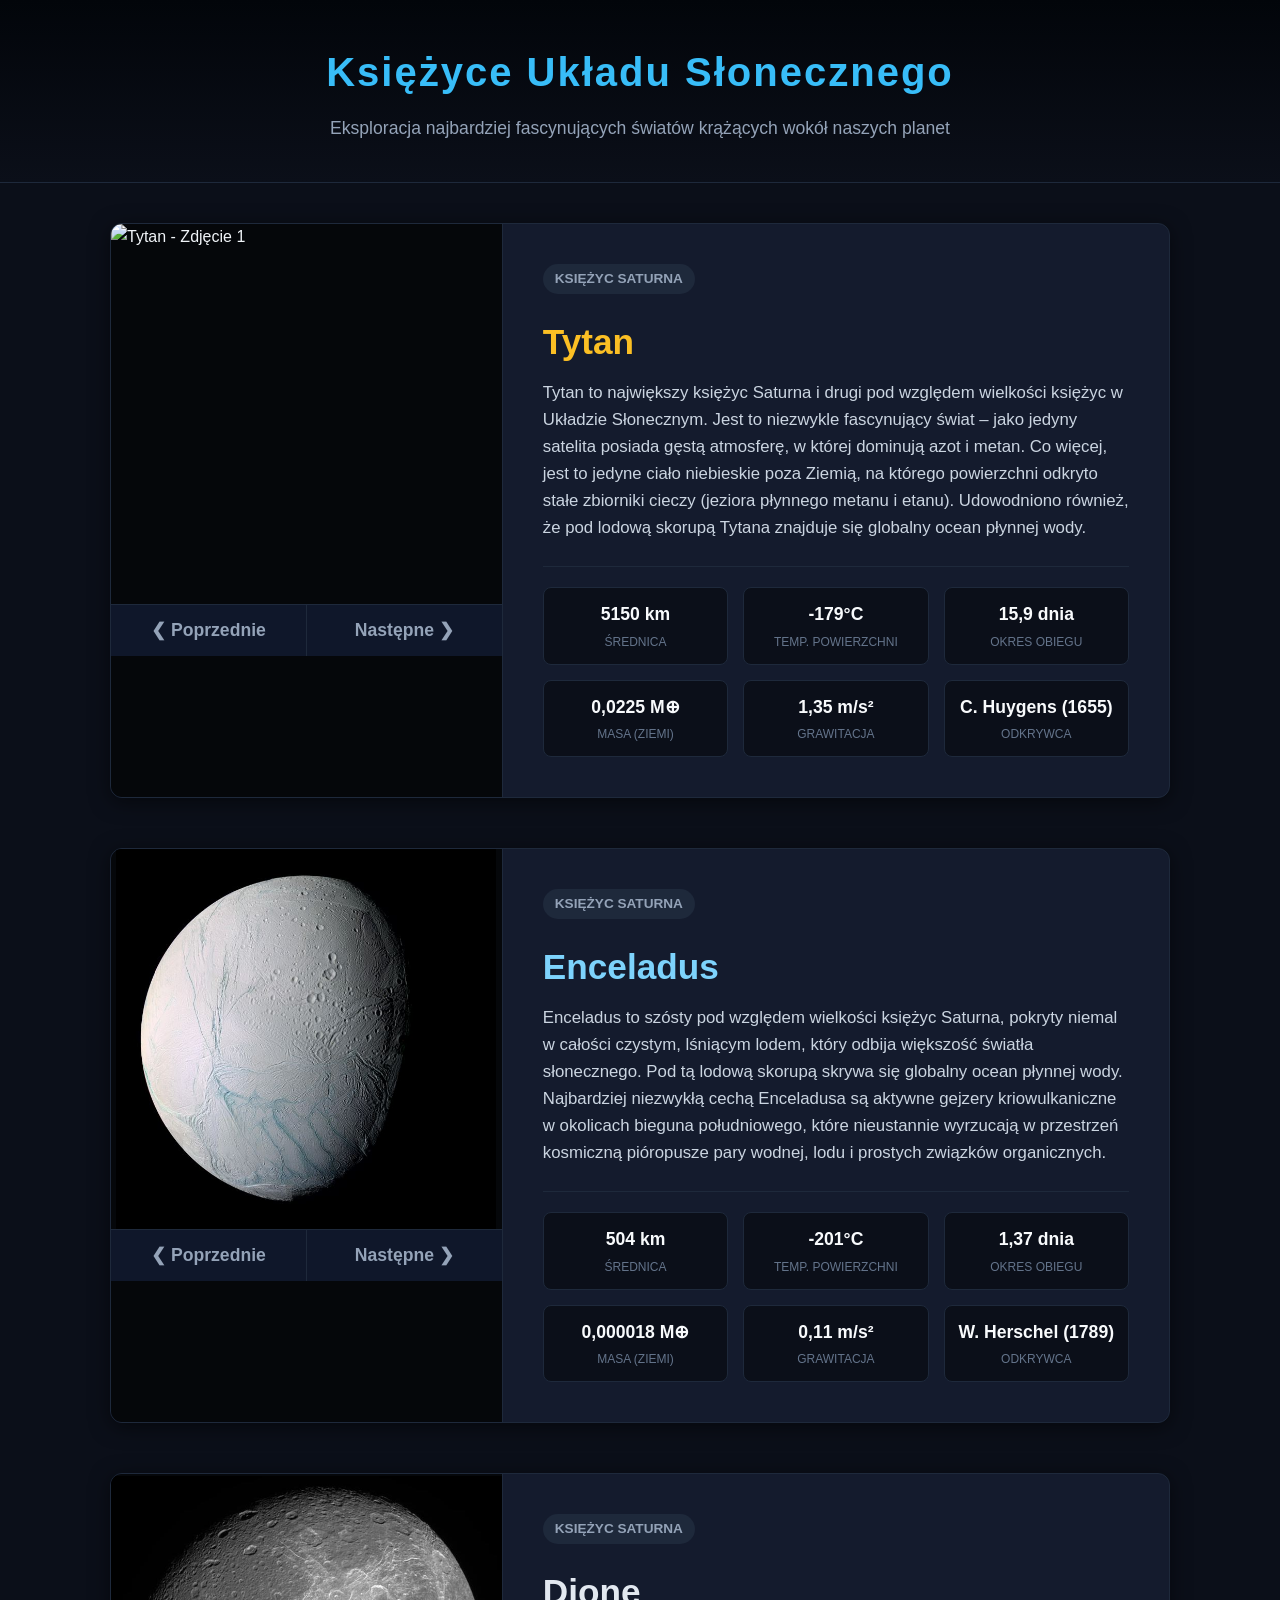
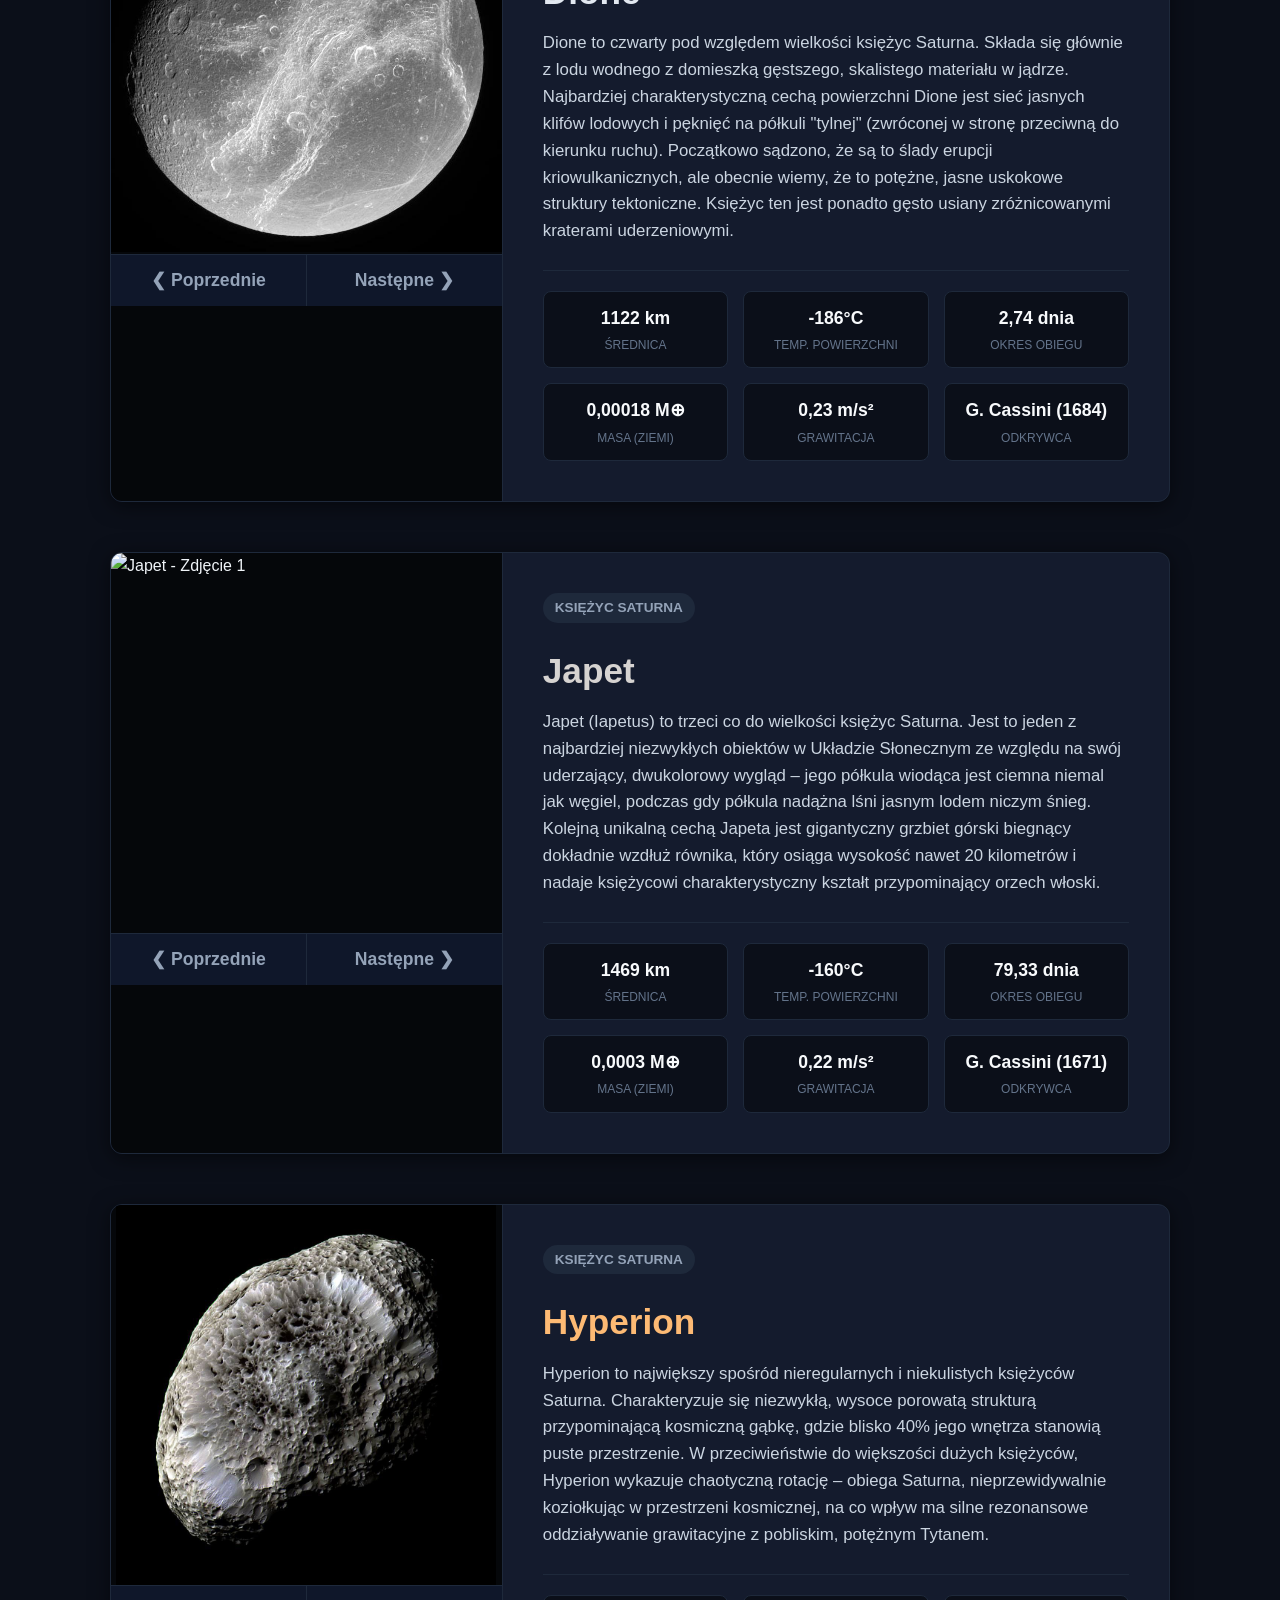
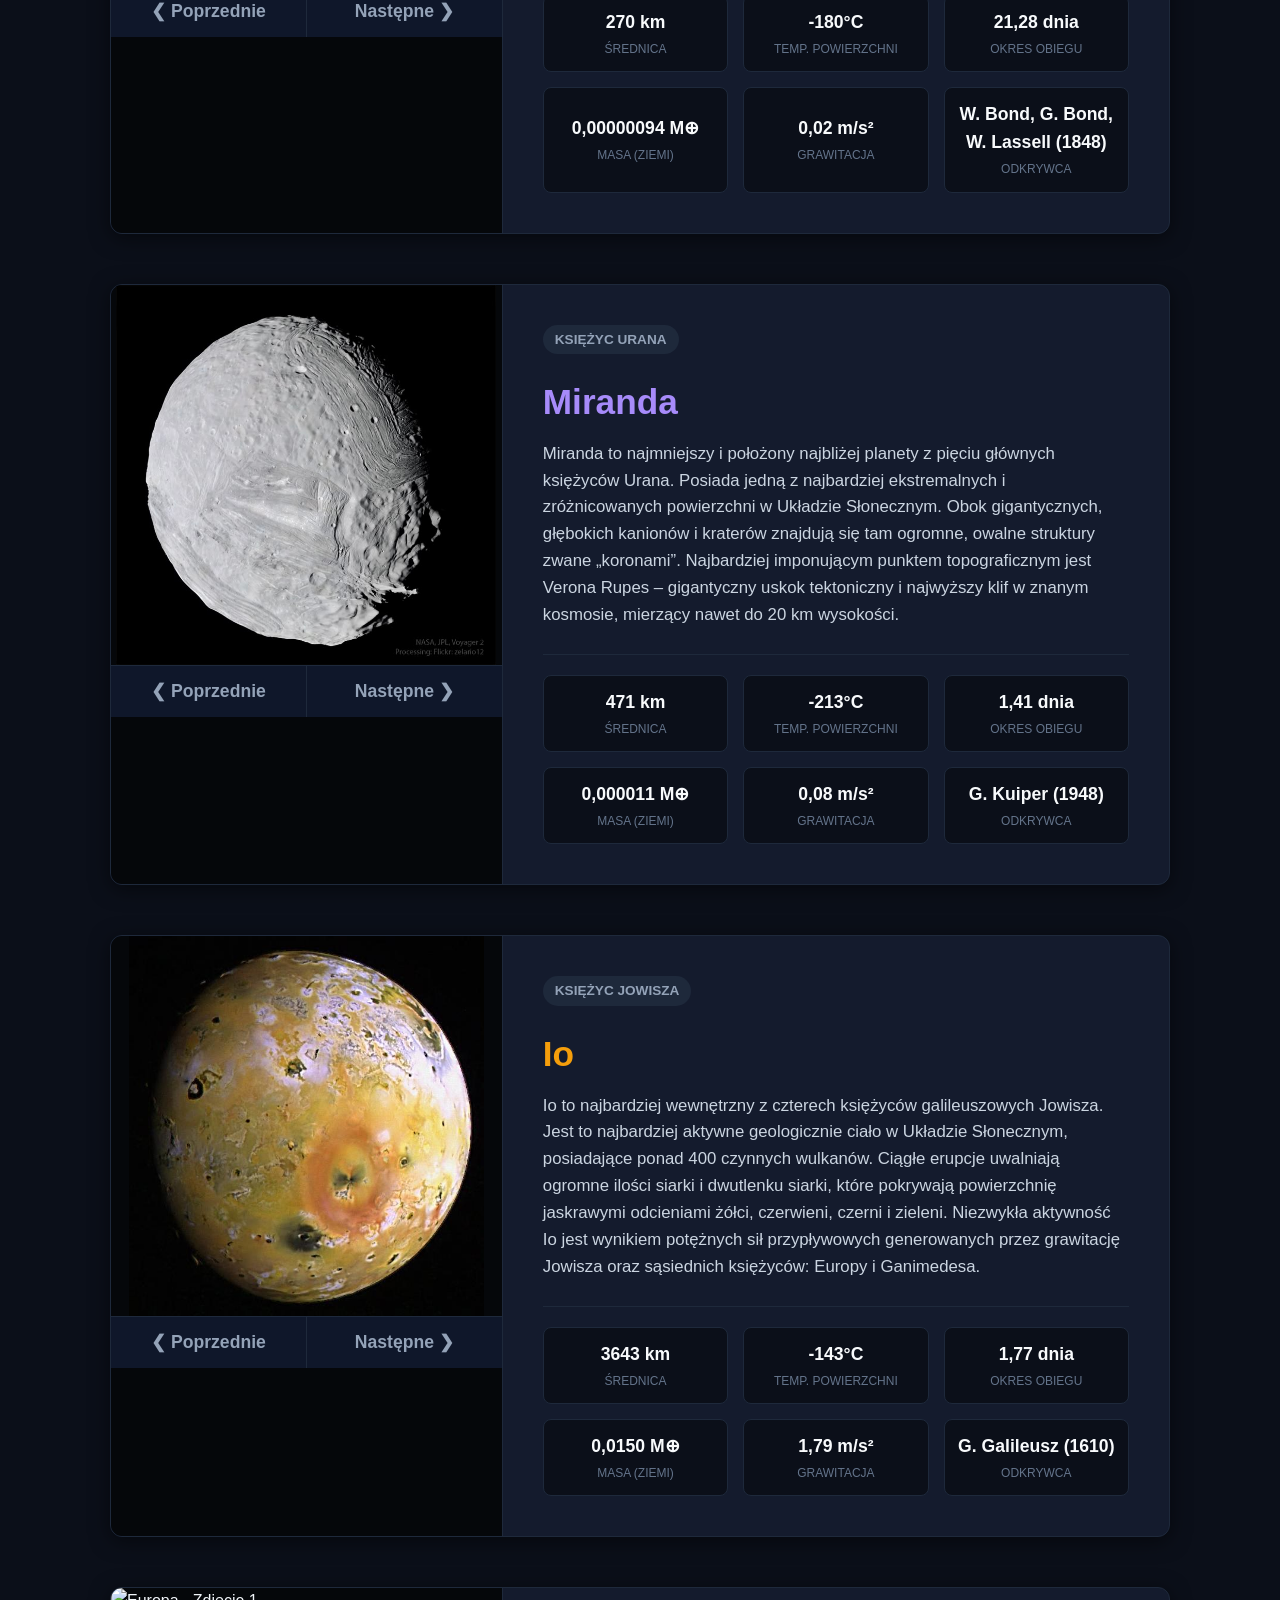
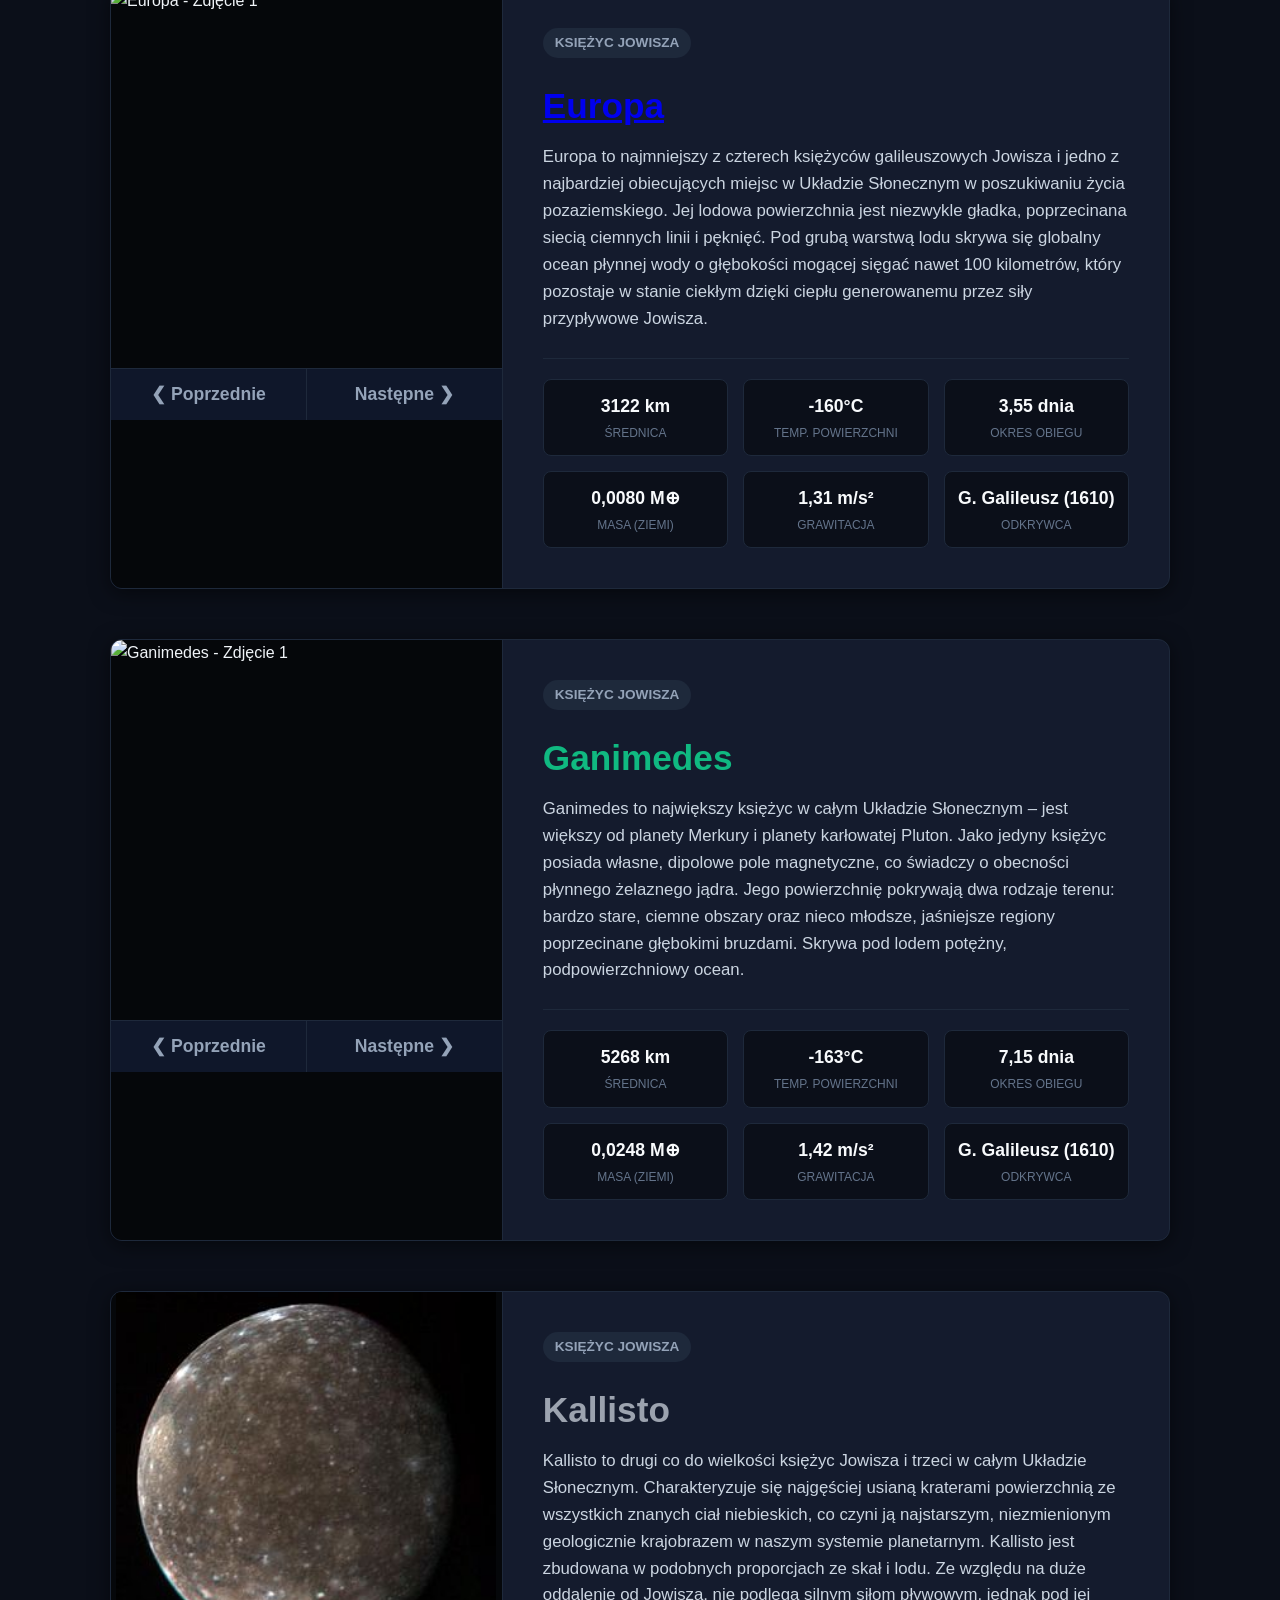
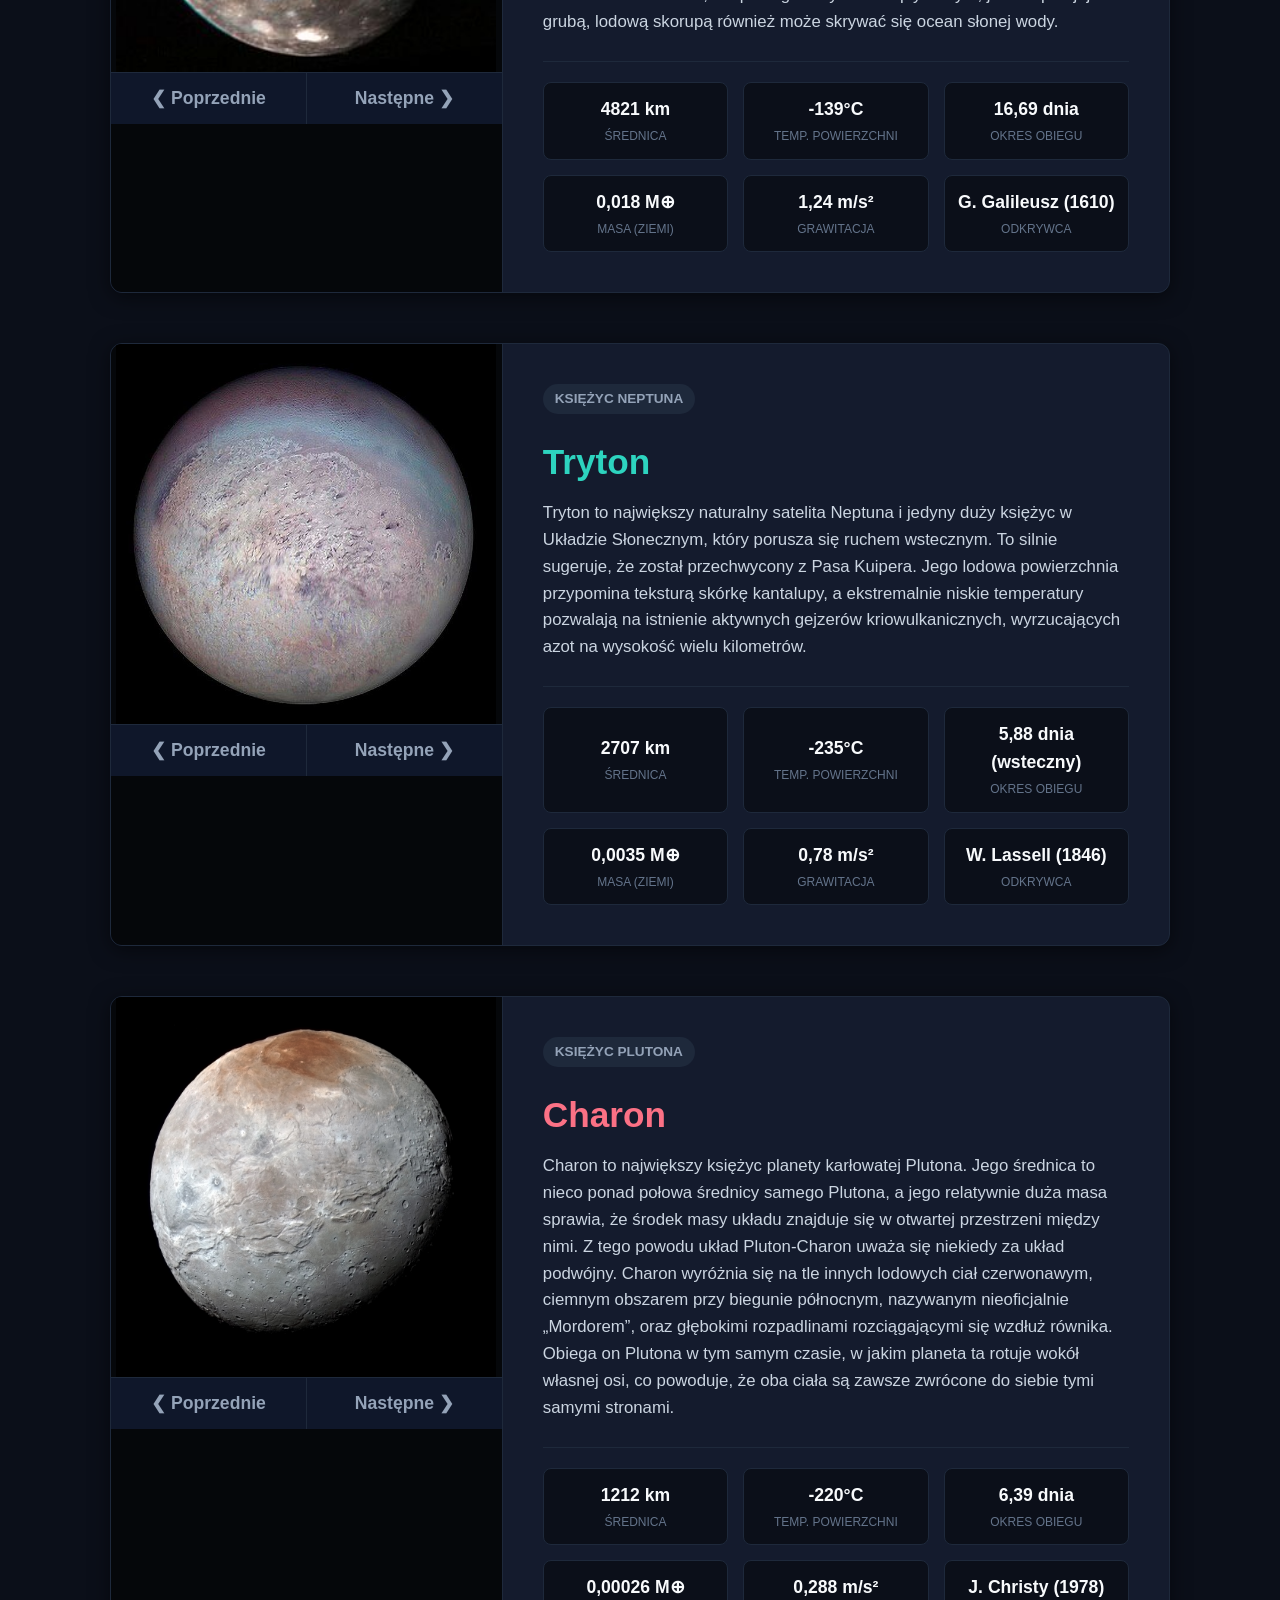
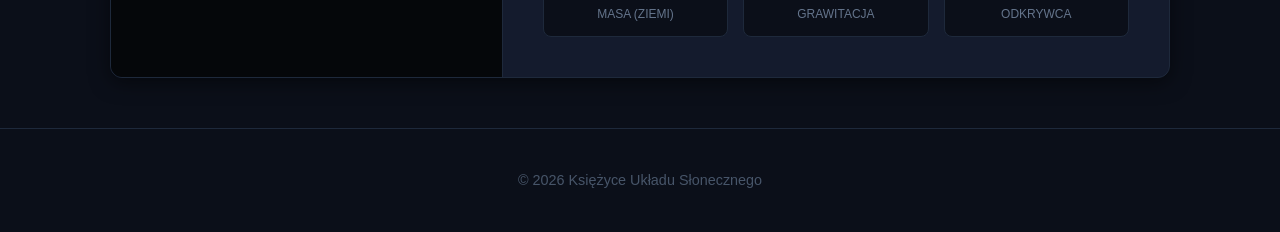
==== commit aad0af29: "Update Europa link to include query parameter" ====
--- a/index.html
+++ b/index.html
@@ -253,7 +253,8 @@
             </div>
             <div class="moon-info">
                 <span class="planet-tag">Księżyc Saturna</span>
-                <h2>Tytan</h2>
+                <h2><a href="ksiezyc.html?id=tytan" style="color: inherit; text-decoration: none;">Tytan</a></h2>
+
                 <p class="moon-description">
                     Tytan to największy księżyc Saturna i drugi pod względem wielkości księżyc w Układzie Słonecznym. Jest to niezwykle fascynujący świat – jako jedyny satelita posiada gęstą atmosferę, w której dominują azot i metan. Co więcej, jest to jedyne ciało niebieskie poza Ziemią, na którego powierzchni odkryto stałe zbiorniki cieczy (jeziora płynnego metanu i etanu). Udowodniono również, że pod lodową skorupą Tytana znajduje się globalny ocean płynnej wody.
                 </p>
@@ -467,7 +468,8 @@
             </div>
         </section>
 
-        <section class="moon-card europa-card" id="europa-card" onclick="window.location.href='europa.html'" style="cursor: pointer;">
+        <section class="moon-card europa-card" id="europa-card">
+
 
             <div class="moon-visual-wrapper">
                 <div class="moon-visual">
@@ -487,7 +489,8 @@
             </div>
             <div class="moon-info">
                 <span class="planet-tag">Księżyc Jowisza</span>
-                <h2>Europa</h2>
+                <h2><a href="europa.html?id=europa">Europa</a></h2>
+
                 <p class="moon-description">
                     Europa to najmniejszy z czterech księżyców galileuszowych Jowisza i jedno z najbardziej obiecujących miejsc w Układzie Słonecznym w poszukiwaniu życia pozaziemskiego. Jej lodowa powierzchnia jest niezwykle gładka, poprzecinana siecią ciemnych linii i pęknięć. Pod grubą warstwą lodu skrywa się globalny ocean płynnej wody o głębokości mogącej sięgać nawet 100 kilometrów, który pozostaje w stanie ciekłym dzięki ciepłu generowanemu przez siły przypływowe Jowisza.
                 </p>
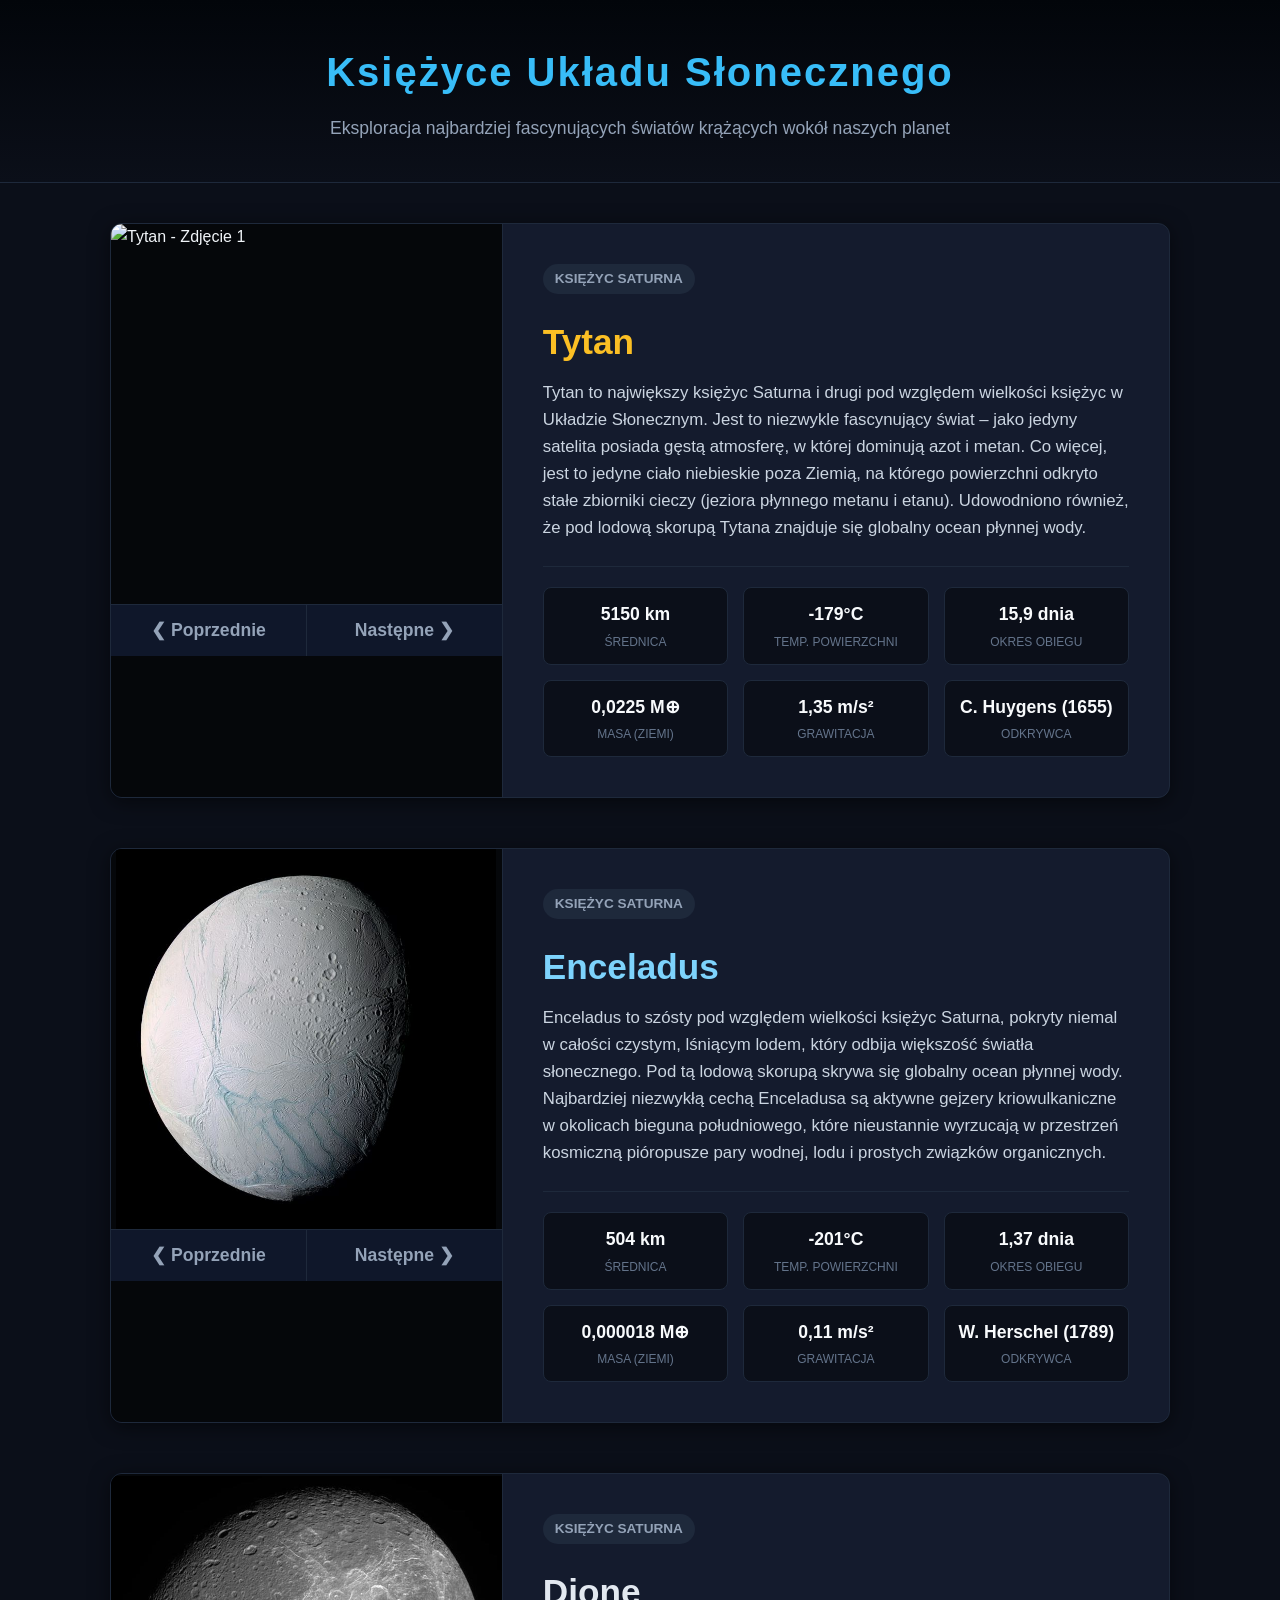
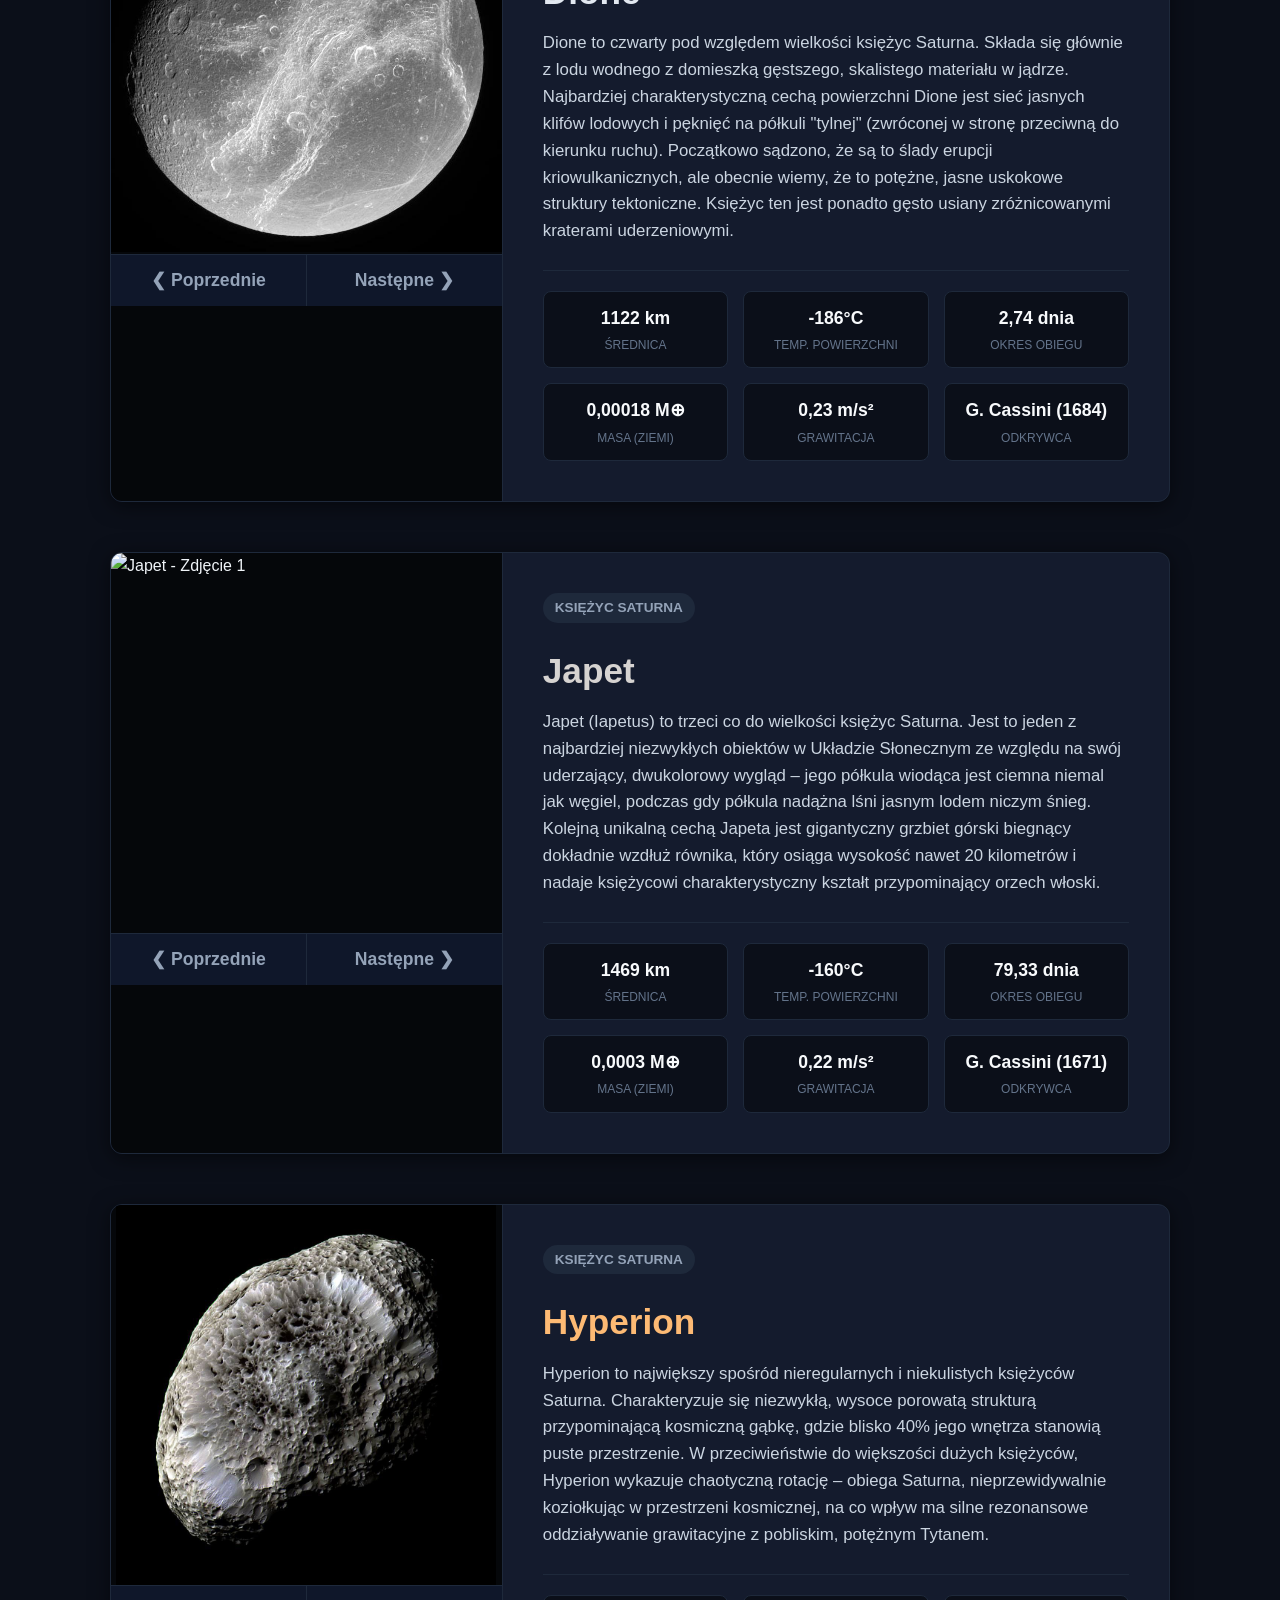
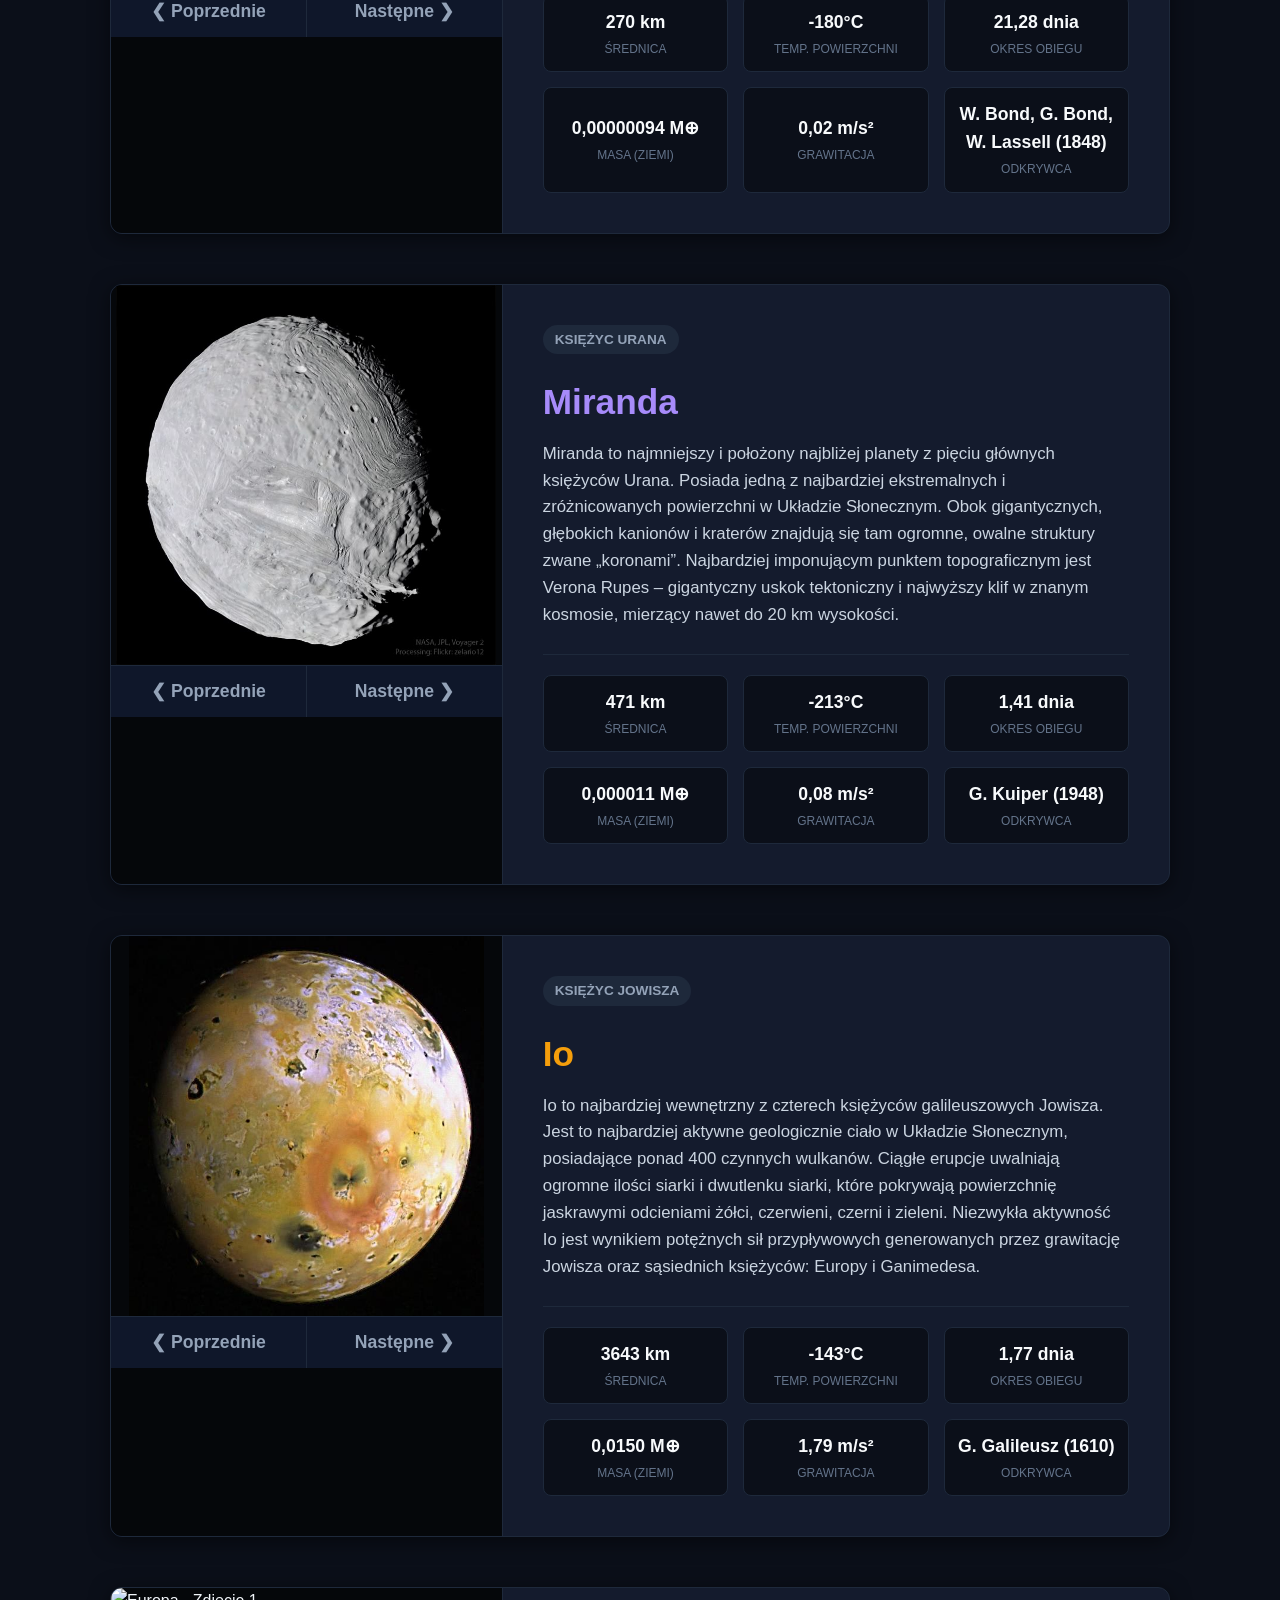
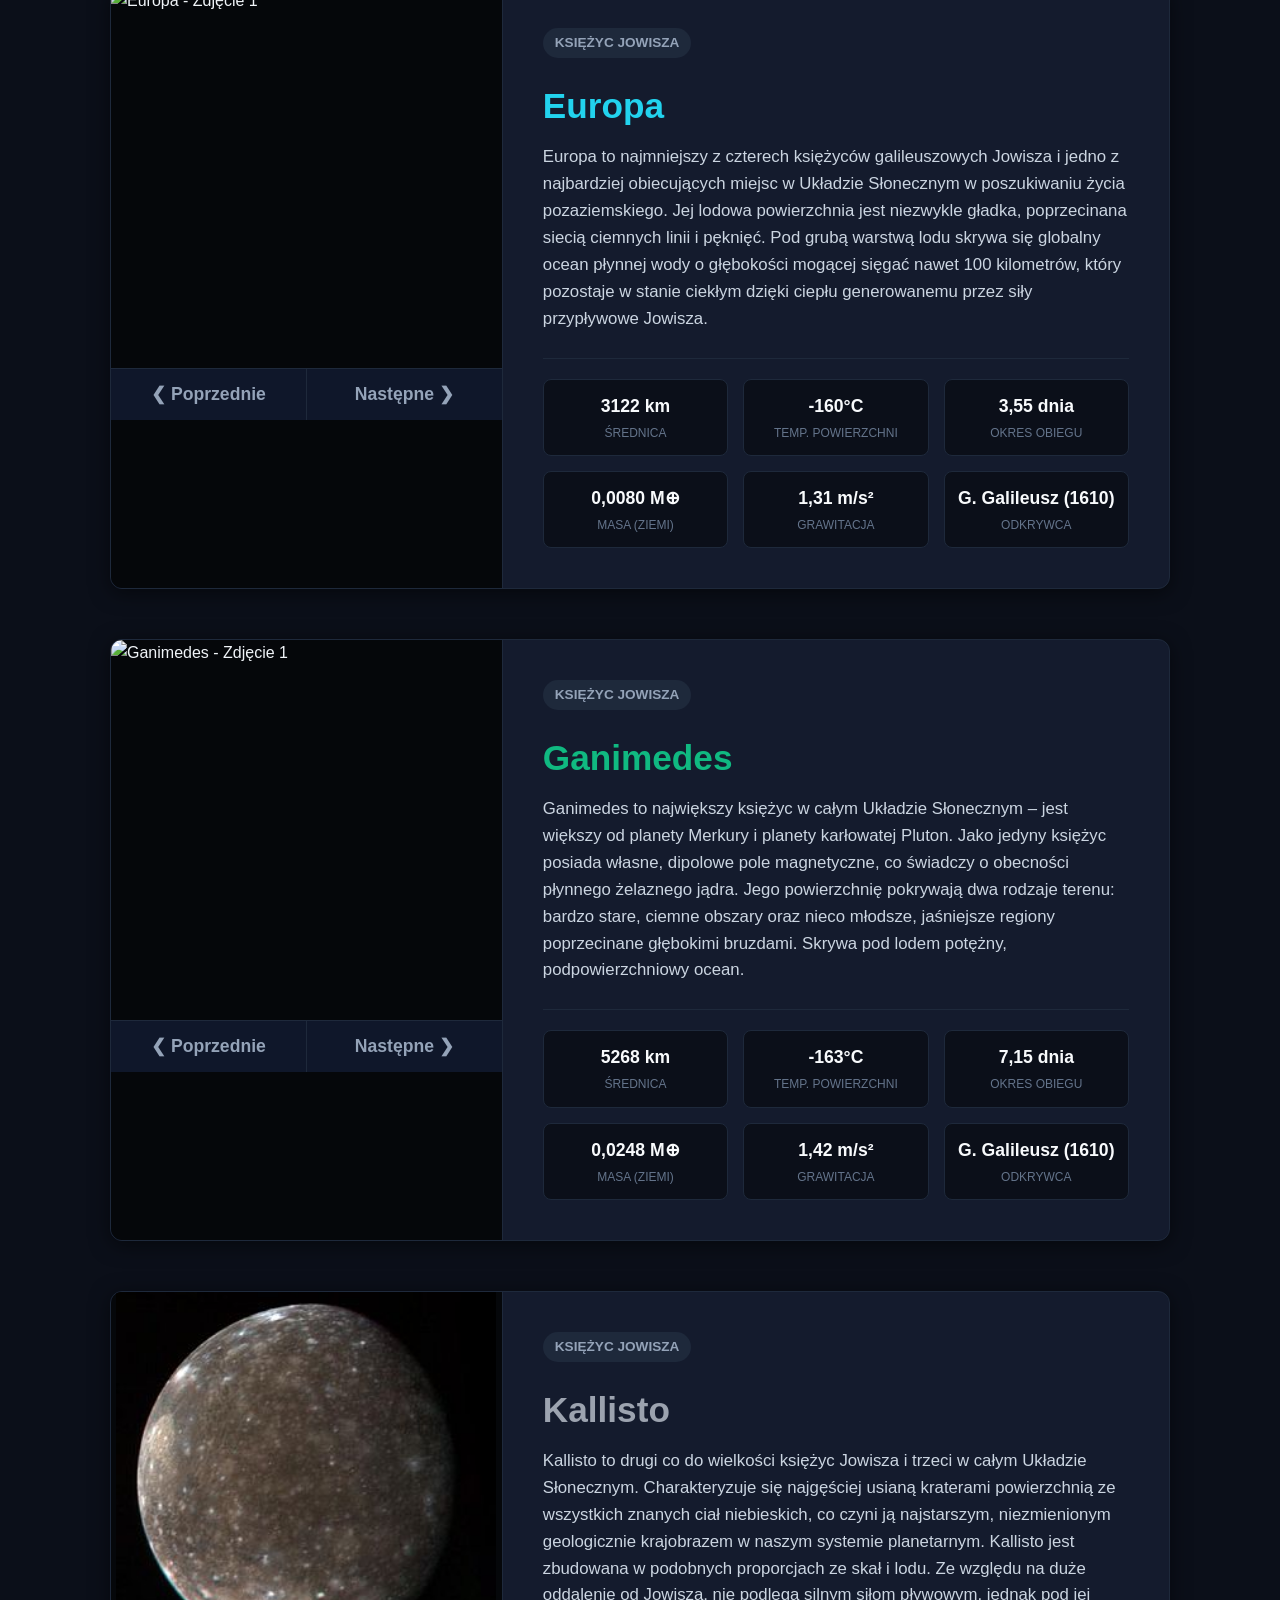
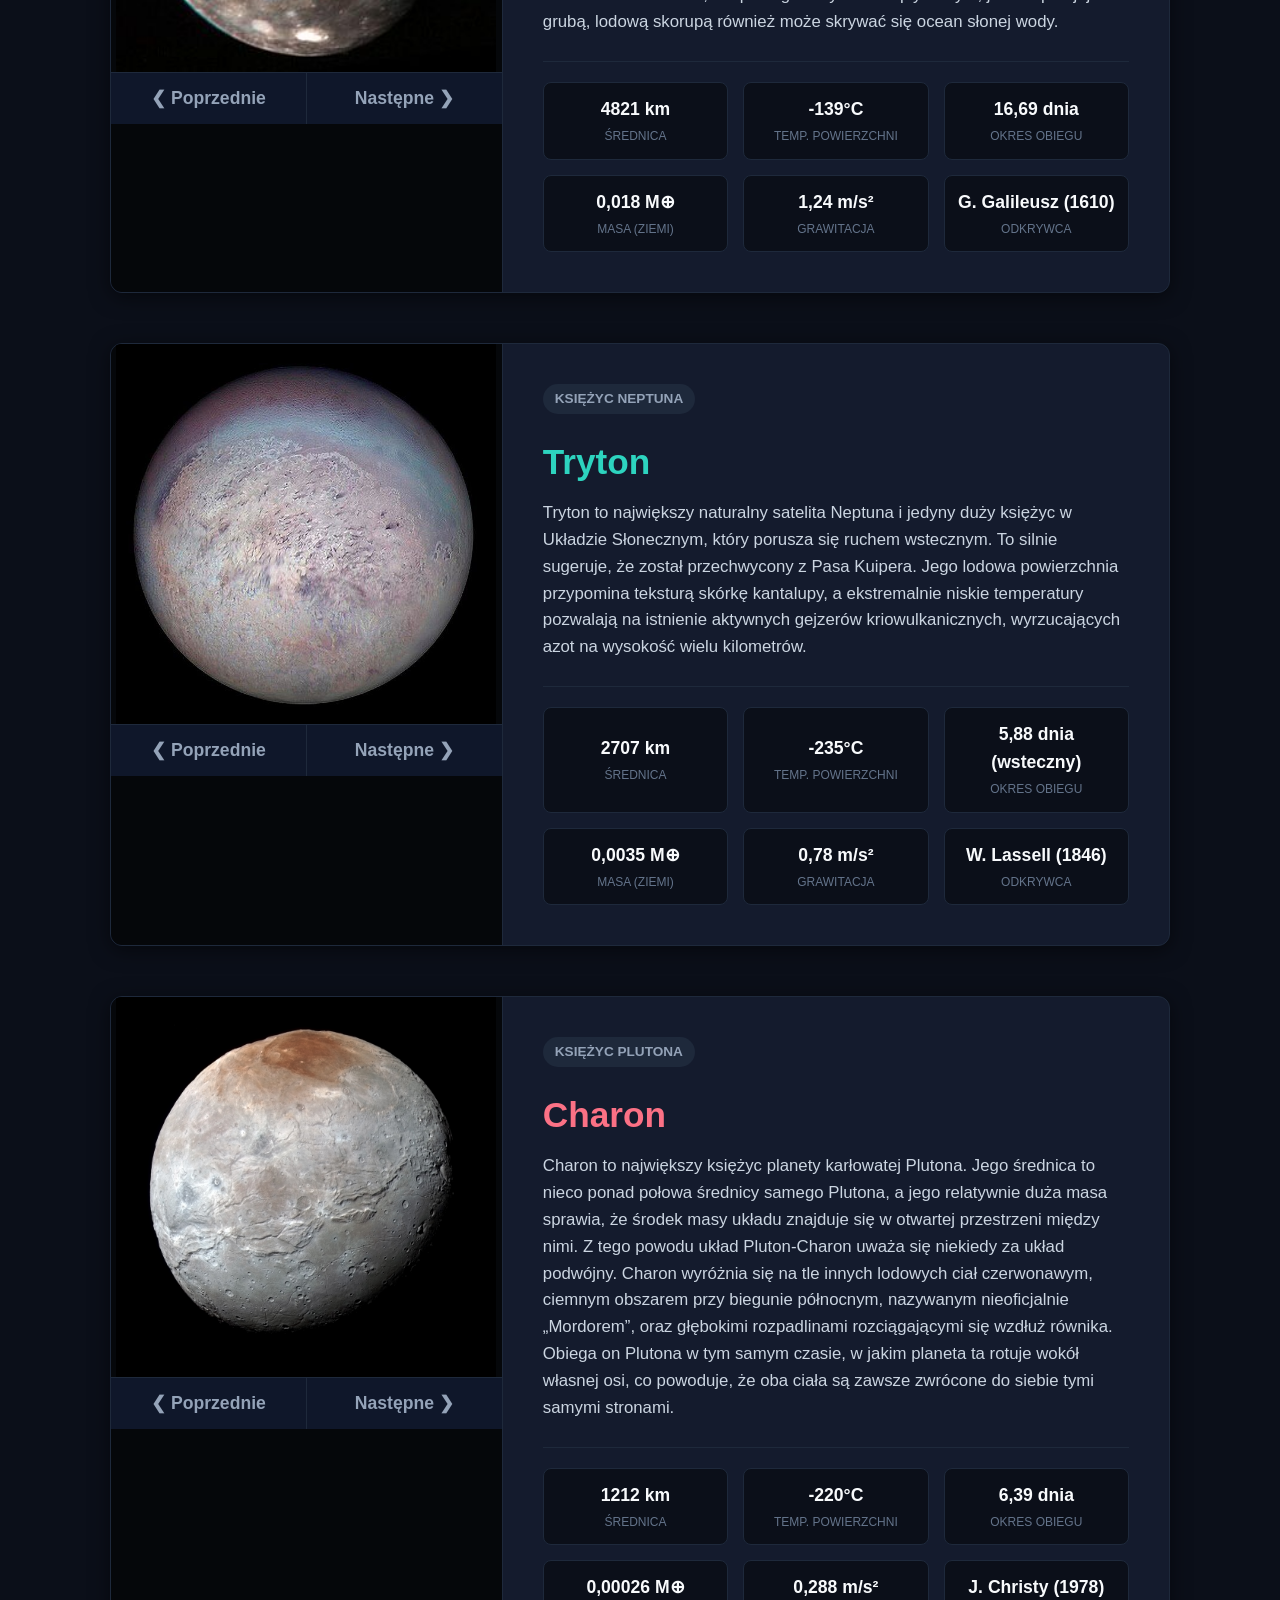
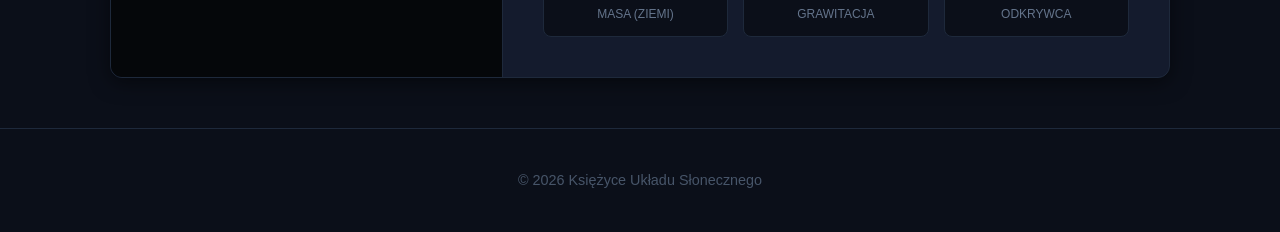
==== commit 3af0dc56: "Update link for Europa in moon-info section" ====
--- a/index.html
+++ b/index.html
@@ -489,7 +489,7 @@
             </div>
             <div class="moon-info">
                 <span class="planet-tag">Księżyc Jowisza</span>
-                <h2><a href="europa.html?id=europa">Europa</a></h2>
+                <h2><a href="europa.html" style="color: inherit; text-decoration: none;">Europa</a></h2>
 
                 <p class="moon-description">
                     Europa to najmniejszy z czterech księżyców galileuszowych Jowisza i jedno z najbardziej obiecujących miejsc w Układzie Słonecznym w poszukiwaniu życia pozaziemskiego. Jej lodowa powierzchnia jest niezwykle gładka, poprzecinana siecią ciemnych linii i pęknięć. Pod grubą warstwą lodu skrywa się globalny ocean płynnej wody o głębokości mogącej sięgać nawet 100 kilometrów, który pozostaje w stanie ciekłym dzięki ciepłu generowanemu przez siły przypływowe Jowisza.
